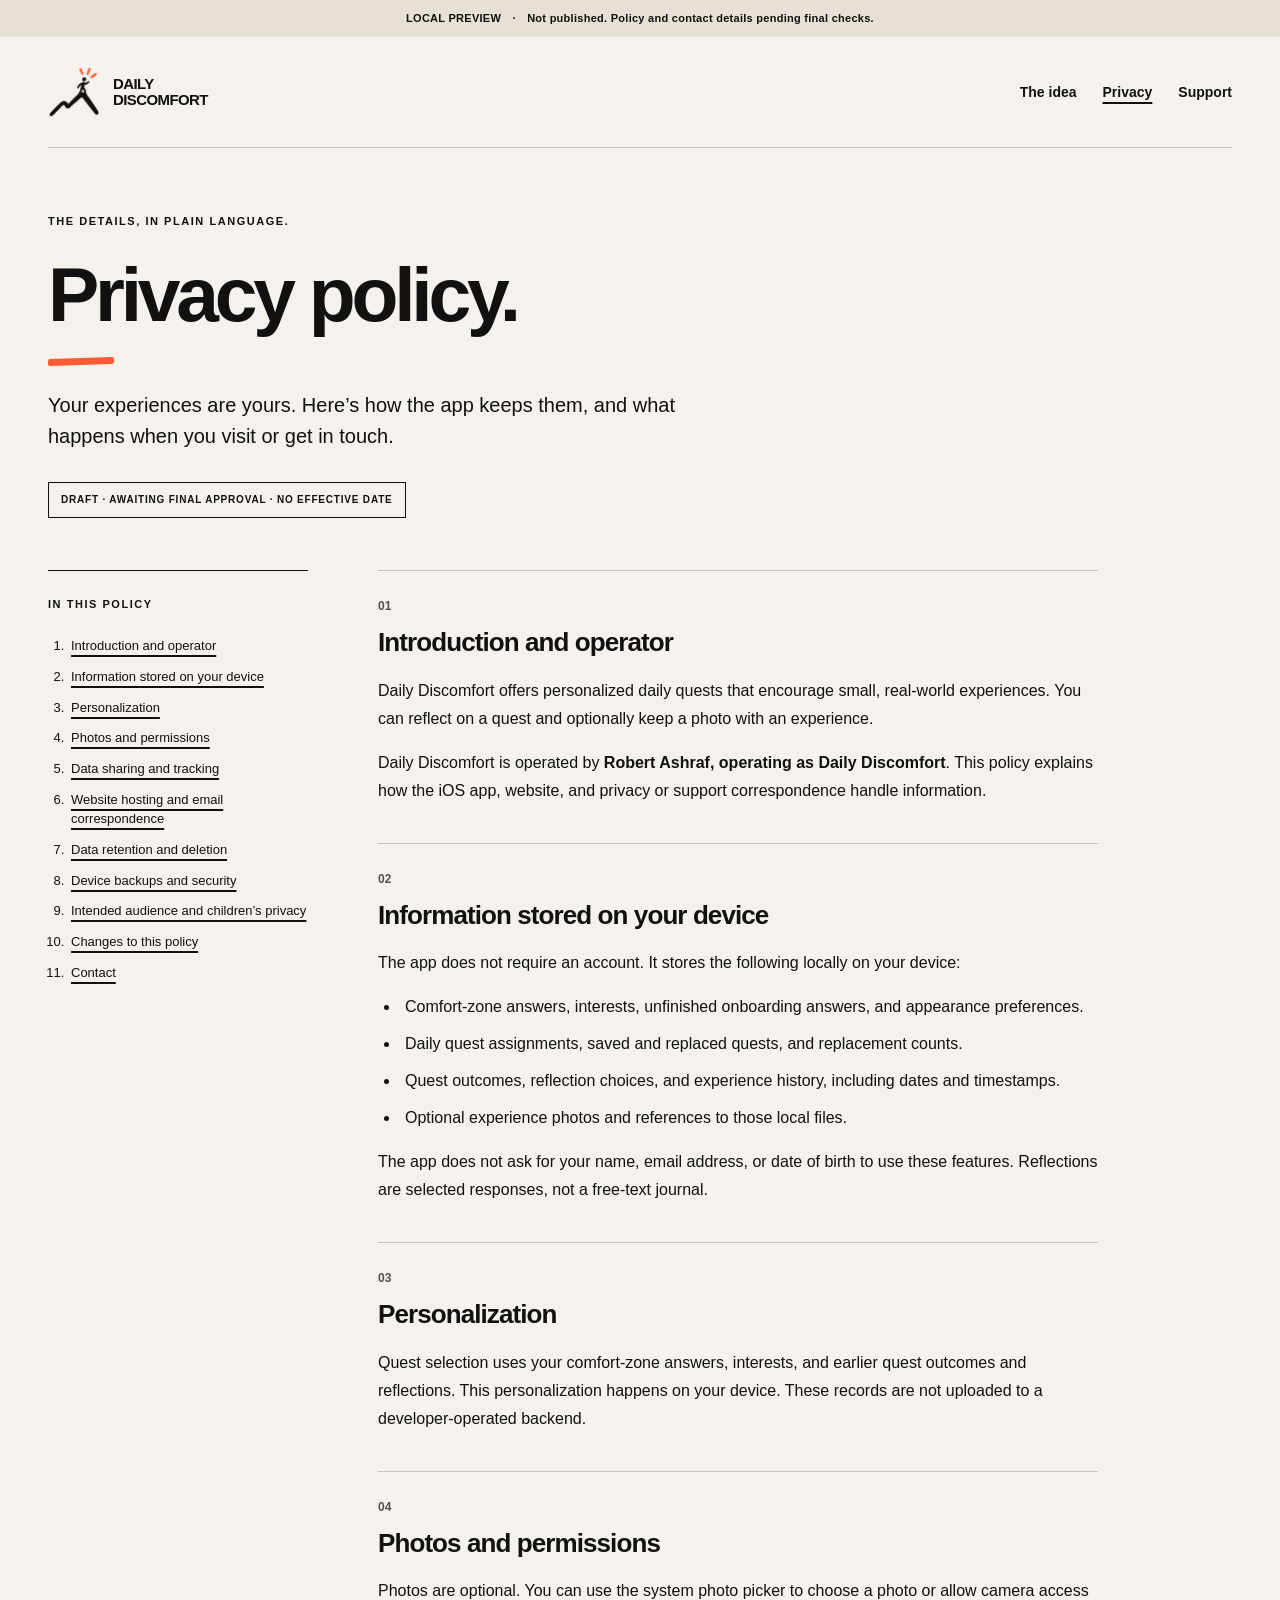
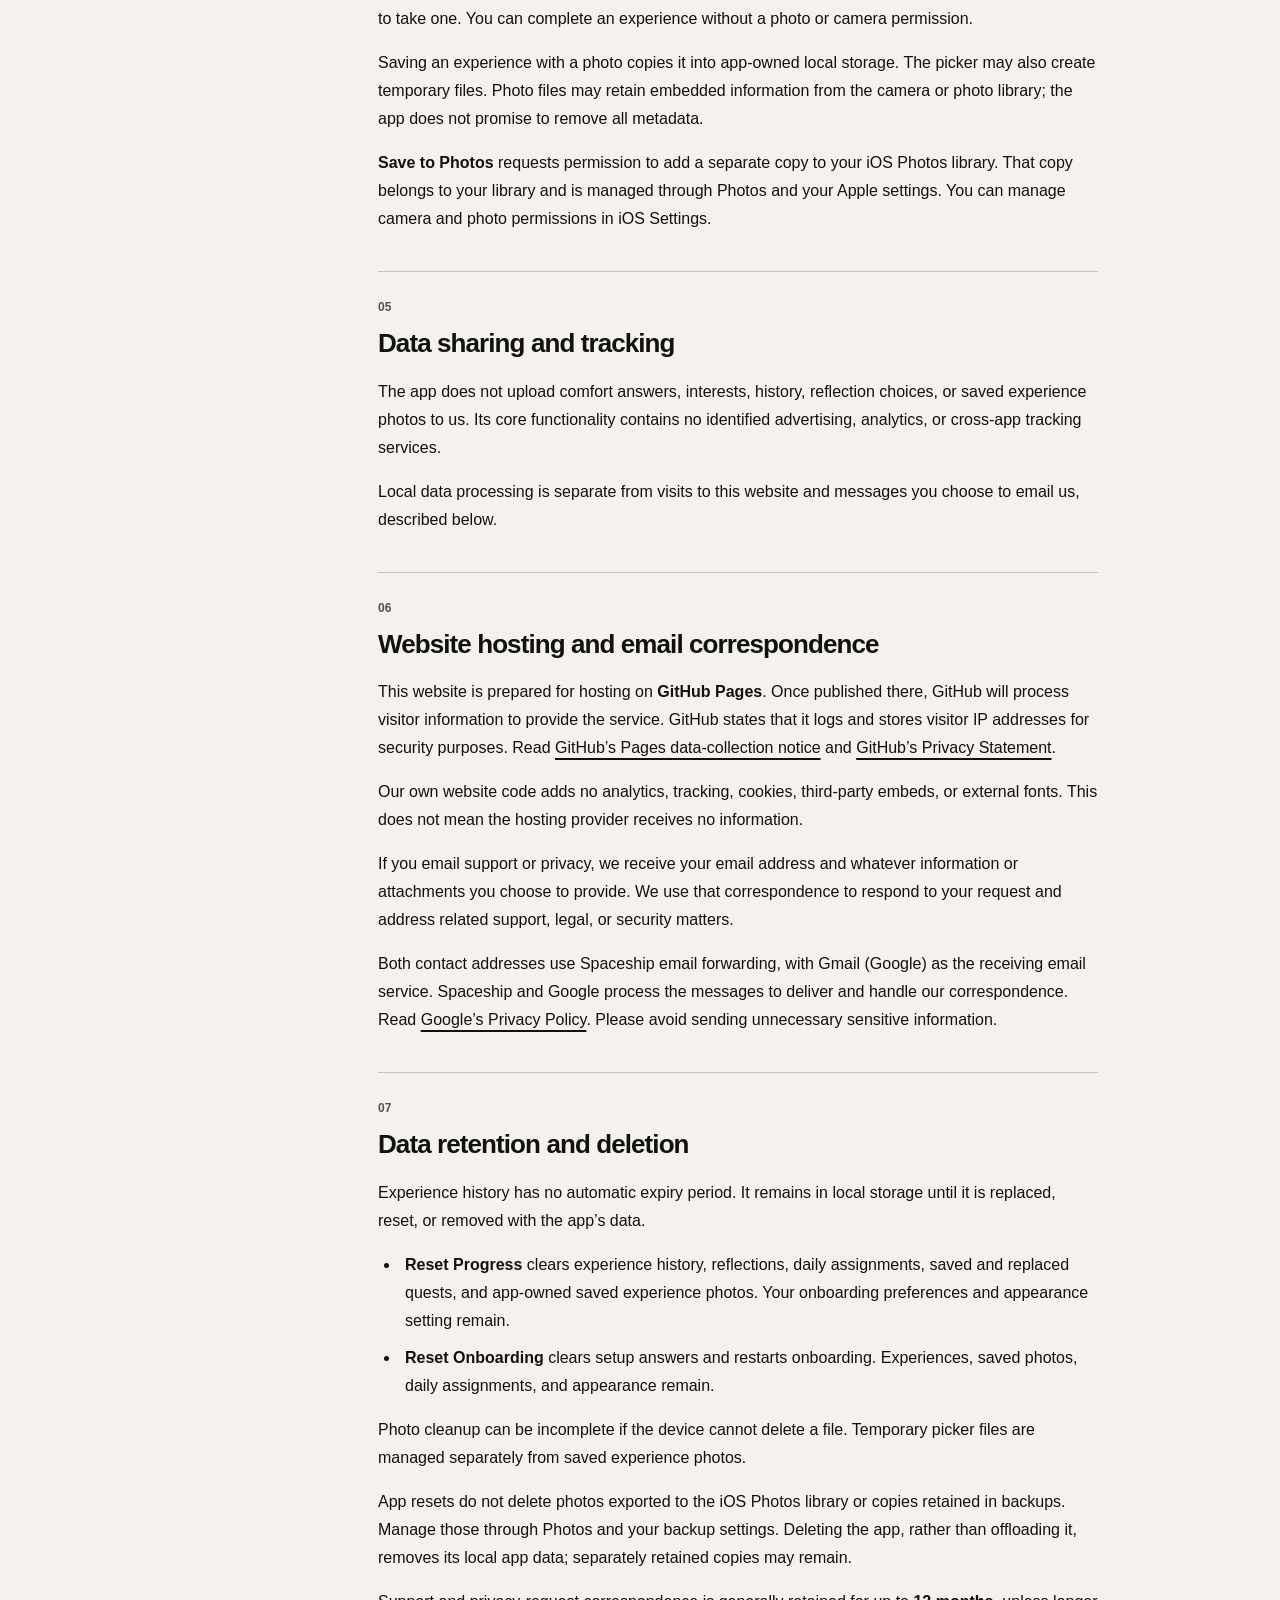
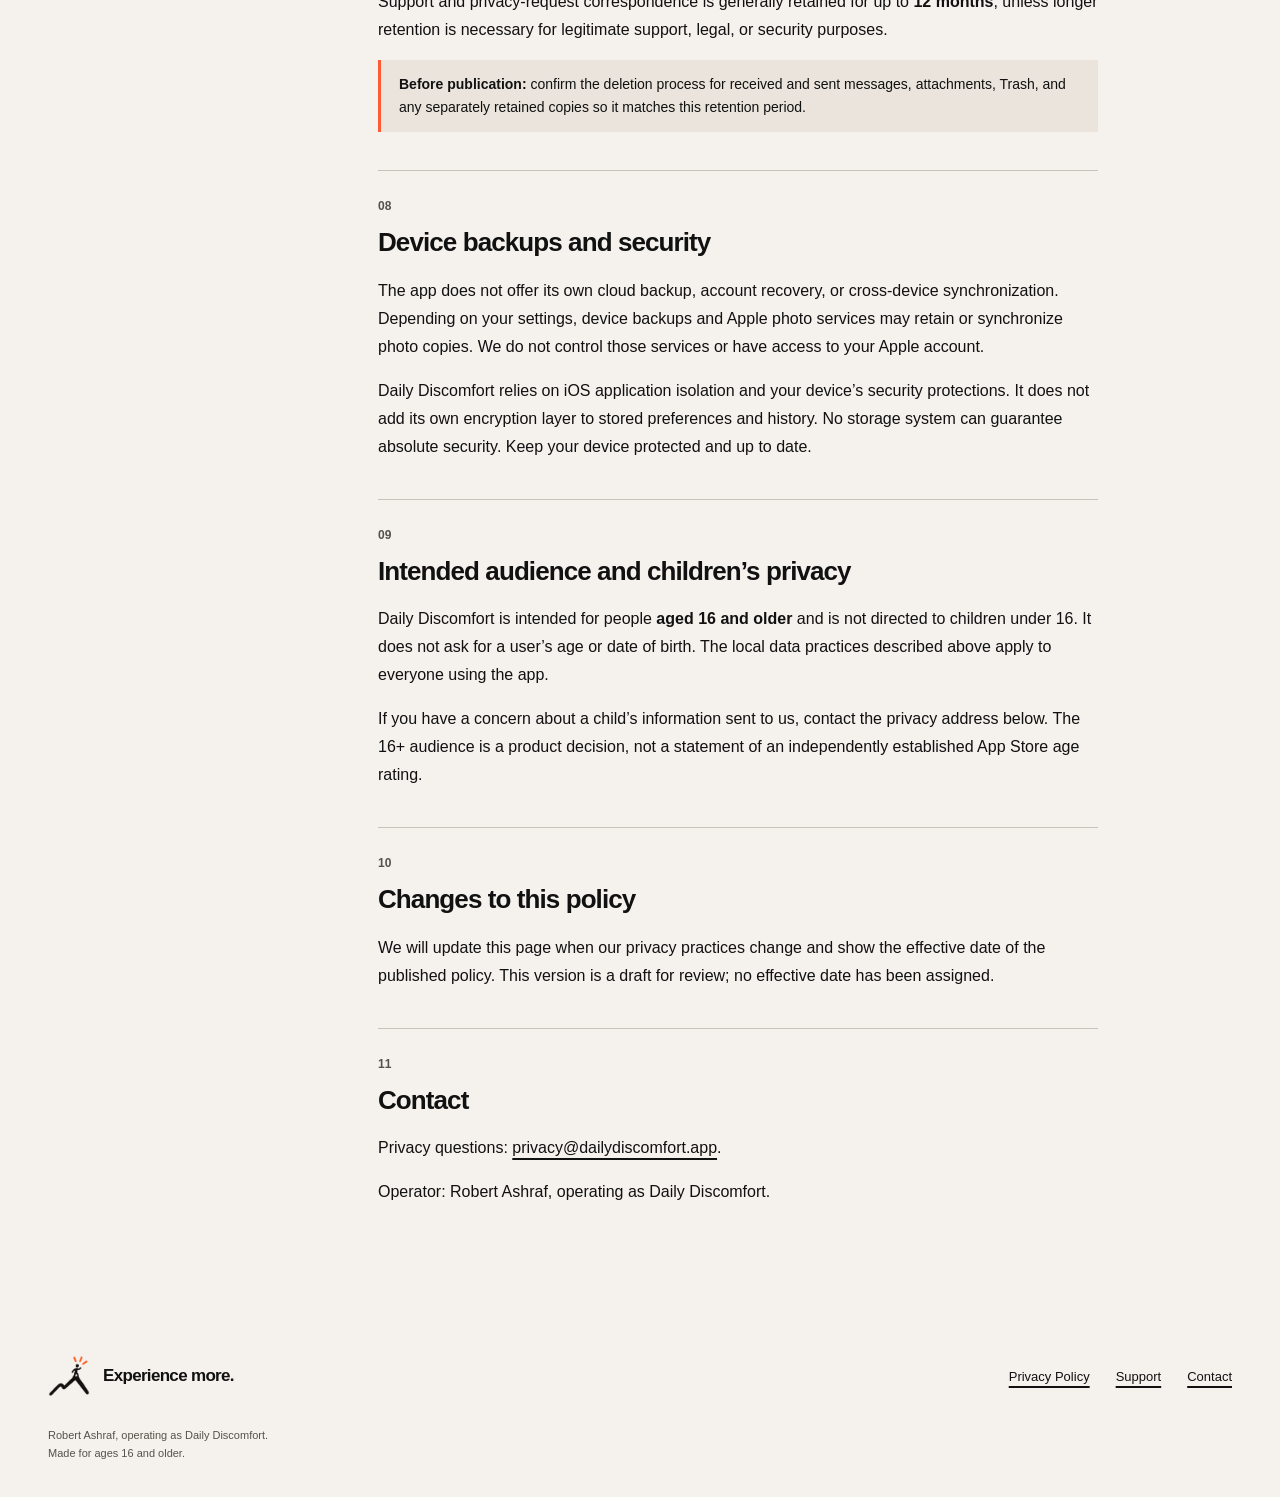
==== privacy/index.html @ 39b90759 "Initial Daily Discomfort website" ====
<!doctype html>
<html lang="en"><head><meta charset="utf-8"><meta name="viewport" content="width=device-width, initial-scale=1"><meta name="description" content="Draft privacy policy for Daily Discomfort, operated by Robert Ashraf. Local app data, photos, website hosting and contact practices."><meta name="robots" content="noindex, nofollow"><meta name="referrer" content="no-referrer"><title>Privacy policy — draft — Daily Discomfort</title><link rel="icon" href="/assets/peak.png" type="image/png"><link rel="stylesheet" href="/styles.css"></head>
<body><a class="skip" href="#main">Skip to content</a><div class="preview-note">LOCAL PREVIEW <span>·</span> Not published. Policy and contact details pending final checks.</div>
<header class="site-header wrap"><a class="brand" href="/" aria-label="Daily Discomfort home"><img src="/assets/peak.png" width="52" height="52" alt=""><span>DAILY<br>DISCOMFORT</span></a><nav aria-label="Main navigation"><a href="/">The idea</a><a href="/privacy/" aria-current="page">Privacy</a><a href="/support/">Support</a></nav></header>
<main id="main" tabindex="-1"><div class="page-heading wrap"><p class="eyebrow">THE DETAILS, IN PLAIN LANGUAGE.</p><h1>Privacy policy<span class="orange-dot">.</span></h1><p class="lede">Your experiences are yours. Here’s how the app keeps them, and what happens when you visit or get in touch.</p><p class="draft-label">DRAFT · AWAITING FINAL APPROVAL · NO EFFECTIVE DATE</p></div><div class="document-layout wrap"><nav class="contents" aria-label="Policy contents"><p class="eyebrow">IN THIS POLICY</p><ol><li><a href="#about">Introduction and operator</a></li><li><a href="#on-device">Information stored on your device</a></li><li><a href="#personalization">Personalization</a></li><li><a href="#photos">Photos and permissions</a></li><li><a href="#sharing">Data sharing and tracking</a></li><li><a href="#website-email">Website hosting and email correspondence</a></li><li><a href="#retention">Data retention and deletion</a></li><li><a href="#security">Device backups and security</a></li><li><a href="#audience">Intended audience and children’s privacy</a></li><li><a href="#changes">Changes to this policy</a></li><li><a href="#contact">Contact</a></li></ol></nav><article class="prose" aria-label="Privacy policy"><section id="about"><h2><span class="section-number">01</span> Introduction and operator</h2><p>Daily Discomfort offers personalized daily quests that encourage small, real-world experiences. You can reflect on a quest and optionally keep a photo with an experience.</p><p>Daily Discomfort is operated by <strong>Robert Ashraf, operating as Daily Discomfort</strong>. This policy explains how the iOS app, website, and privacy or support correspondence handle information.</p></section><section id="on-device"><h2><span class="section-number">02</span> Information stored on your device</h2><p>The app does not require an account. It stores the following locally on your device:</p><ul><li>Comfort-zone answers, interests, unfinished onboarding answers, and appearance preferences.</li><li>Daily quest assignments, saved and replaced quests, and replacement counts.</li><li>Quest outcomes, reflection choices, and experience history, including dates and timestamps.</li><li>Optional experience photos and references to those local files.</li></ul><p>The app does not ask for your name, email address, or date of birth to use these features. Reflections are selected responses, not a free-text journal.</p></section><section id="personalization"><h2><span class="section-number">03</span> Personalization</h2><p>Quest selection uses your comfort-zone answers, interests, and earlier quest outcomes and reflections. This personalization happens on your device. These records are not uploaded to a developer-operated backend.</p></section><section id="photos"><h2><span class="section-number">04</span> Photos and permissions</h2><p>Photos are optional. You can use the system photo picker to choose a photo or allow camera access to take one. You can complete an experience without a photo or camera permission.</p><p>Saving an experience with a photo copies it into app-owned local storage. The picker may also create temporary files. Photo files may retain embedded information from the camera or photo library; the app does not promise to remove all metadata.</p><p><strong>Save to Photos</strong> requests permission to add a separate copy to your iOS Photos library. That copy belongs to your library and is managed through Photos and your Apple settings. You can manage camera and photo permissions in iOS Settings.</p></section><section id="sharing"><h2><span class="section-number">05</span> Data sharing and tracking</h2><p>The app does not upload comfort answers, interests, history, reflection choices, or saved experience photos to us. Its core functionality contains no identified advertising, analytics, or cross-app tracking services.</p><p>Local data processing is separate from visits to this website and messages you choose to email us, described below.</p></section><section id="website-email"><h2><span class="section-number">06</span> Website hosting and email correspondence</h2><p>This website is prepared for hosting on <strong>GitHub Pages</strong>. Once published there, GitHub will process visitor information to provide the service. GitHub states that it logs and stores visitor IP addresses for security purposes. Read <a href="https://docs.github.com/en/pages/getting-started-with-github-pages/what-is-github-pages#data-collection">GitHub’s Pages data-collection notice</a> and <a href="https://docs.github.com/en/site-policy/privacy-policies/github-general-privacy-statement">GitHub’s Privacy Statement</a>.</p><p>Our own website code adds no analytics, tracking, cookies, third-party embeds, or external fonts. This does not mean the hosting provider receives no information.</p><p>If you email support or privacy, we receive your email address and whatever information or attachments you choose to provide. We use that correspondence to respond to your request and address related support, legal, or security matters.</p><p>Both contact addresses use Spaceship email forwarding, with Gmail (Google) as the receiving email service. Spaceship and Google process the messages to deliver and handle our correspondence. Read <a href="https://policies.google.com/privacy">Google’s Privacy Policy</a>. Please avoid sending unnecessary sensitive information.</p></section><section id="retention"><h2><span class="section-number">07</span> Data retention and deletion</h2><p>Experience history has no automatic expiry period. It remains in local storage until it is replaced, reset, or removed with the app’s data.</p><ul><li><strong>Reset Progress</strong> clears experience history, reflections, daily assignments, saved and replaced quests, and app-owned saved experience photos. Your onboarding preferences and appearance setting remain.</li><li><strong>Reset Onboarding</strong> clears setup answers and restarts onboarding. Experiences, saved photos, daily assignments, and appearance remain.</li></ul><p>Photo cleanup can be incomplete if the device cannot delete a file. Temporary picker files are managed separately from saved experience photos.</p><p>App resets do not delete photos exported to the iOS Photos library or copies retained in backups. Manage those through Photos and your backup settings. Deleting the app, rather than offloading it, removes its local app data; separately retained copies may remain.</p><p>Support and privacy-request correspondence is generally retained for up to <strong>12 months</strong>, unless longer retention is necessary for legitimate support, legal, or security purposes.</p><div class="notice"><strong>Before publication:</strong> confirm the deletion process for received and sent messages, attachments, Trash, and any separately retained copies so it matches this retention period.</div></section><section id="security"><h2><span class="section-number">08</span> Device backups and security</h2><p>The app does not offer its own cloud backup, account recovery, or cross-device synchronization. Depending on your settings, device backups and Apple photo services may retain or synchronize photo copies. We do not control those services or have access to your Apple account.</p><p>Daily Discomfort relies on iOS application isolation and your device’s security protections. It does not add its own encryption layer to stored preferences and history. No storage system can guarantee absolute security. Keep your device protected and up to date.</p></section><section id="audience"><h2><span class="section-number">09</span> Intended audience and children’s privacy</h2><p>Daily Discomfort is intended for people <strong>aged 16 and older</strong> and is not directed to children under 16. It does not ask for a user’s age or date of birth. The local data practices described above apply to everyone using the app.</p><p>If you have a concern about a child’s information sent to us, contact the privacy address below. The 16+ audience is a product decision, not a statement of an independently established App Store age rating.</p></section><section id="changes"><h2><span class="section-number">10</span> Changes to this policy</h2><p>We will update this page when our privacy practices change and show the effective date of the published policy. This version is a draft for review; no effective date has been assigned.</p></section><section id="contact"><h2><span class="section-number">11</span> Contact</h2><p>Privacy questions: <a class="email" href="mailto:privacy@dailydiscomfort.app">privacy@dailydiscomfort.app</a>.</p><p>Operator: Robert Ashraf, operating as Daily Discomfort.</p></section></article></div></main>
<footer class="site-footer wrap"><a class="brand" href="/" aria-label="Daily Discomfort home"><img src="/assets/peak.png" width="42" height="42" alt=""><span>Experience more.</span></a><nav aria-label="Footer navigation"><a href="/privacy/">Privacy Policy</a><a href="/support/">Support</a><a href="/support/#contact">Contact</a></nav><p class="credit">Robert Ashraf, operating as Daily Discomfort.<br>Made for ages 16 and older.</p></footer></body></html>
---- styles.css ----
/* Daily Discomfort: original app palette and system typography. No remote assets. */
:root{--paper:#F5F2ED;--ink:#111111;--orange:#FF5C35;--muted:#56514b;--rule:#c9c2b8;font-family:-apple-system,BlinkMacSystemFont,"Segoe UI",Helvetica,Arial,sans-serif;color:var(--ink);background:var(--paper);font-synthesis:none;color-scheme:light}
*{box-sizing:border-box}body{margin:0}a{color:inherit;text-underline-offset:5px;text-decoration-thickness:1.5px}a:hover{text-decoration-thickness:3px}a:focus-visible,summary:focus-visible{outline:3px solid var(--ink);outline-offset:5px;background:#ffd6c8}img{display:block;max-width:100%;height:auto}p{line-height:1.65}h1,h2,h3,p{margin-top:0}h1,h2,h3{text-wrap:balance}h1,h2{font-weight:900;letter-spacing:-.055em}h3{letter-spacing:-.03em}.wrap{width:min(1200px,calc(100% - 96px));margin-inline:auto}.skip{position:absolute;top:8px;left:16px;transform:translateY(-180%);z-index:5;background:var(--ink);color:var(--paper);padding:12px}.skip:focus{transform:none}.preview-note{padding:10px 20px;background:#e6e0d6;text-align:center;font-size:11px;font-weight:650;line-height:1.5;letter-spacing:.025em}.preview-note span{margin-inline:8px}.site-header{display:flex;align-items:center;justify-content:space-between;gap:24px;padding-block:29px;border-bottom:1px solid var(--rule)}.brand{display:flex;align-items:center;gap:13px;text-decoration:none;font-size:15px;font-weight:900;letter-spacing:-.04em;line-height:1.05}.brand img{flex-shrink:0}.site-header nav,.site-footer nav{display:flex;flex-wrap:wrap;gap:26px}.site-header nav a{font-size:14px;font-weight:650;padding-block:12px;text-decoration:none}.site-header nav a:hover,.site-header nav a[aria-current]{text-decoration:underline;text-decoration-color:var(--ink);text-decoration-thickness:2px}.eyebrow{font-size:11px;font-weight:800;letter-spacing:.14em;line-height:1.5;margin-bottom:26px}.hero{display:grid;grid-template-columns:1.18fr 1fr;gap:30px;align-items:center;padding-block:80px 88px}.hero h1{font-size:clamp(70px,7.9vw,112px);line-height:.92;margin-bottom:32px;letter-spacing:-.07em}.marked{position:relative;display:inline-block;z-index:0}.marked:after{content:"";position:absolute;inset:auto -6px 0;height:13px;background:var(--orange);transform:rotate(-2deg);z-index:-1;border-radius:3px 6px 2px 4px}.hero-description{font-size:21px;max-width:390px;line-height:1.5;margin-bottom:30px}.text-link{display:inline-flex;gap:20px;align-items:center;font-size:14px;font-weight:750;min-height:44px}.text-link span{font-size:23px}.hero-art{padding:6px 20px 0;position:relative}.hero-art>img{width:100%;max-width:420px;margin:auto}.aside-note{font-size:16px;font-weight:650;line-height:1.45;transform:rotate(-3deg);margin:8px 0 0 25%;text-align:center}.how{padding-block:60px 80px;border-top:1px solid var(--ink);scroll-margin-top:24px}.section-intro{display:flex;justify-content:space-between;gap:30px;align-items:flex-start;margin-bottom:50px}.section-intro h2{font-size:42px;line-height:1.1;margin:0;width:55%}.section-intro .eyebrow{padding-top:8px}.steps{list-style:none;display:grid;grid-template-columns:repeat(3,1fr);padding:0;margin:0;gap:40px}.steps li{border-top:1px solid var(--rule);padding-top:24px}.step-number{font-size:13px;font-weight:700;display:block;margin-bottom:24px}.steps h3{font-size:24px;margin-bottom:10px}.steps p{font-size:16px;color:var(--muted);margin:0;max-width:310px}.coming{background:var(--orange);padding-block:40px}.coming-inner{display:flex;justify-content:space-between;align-items:center;gap:35px}.coming h2{font-size:40px;line-height:1.12;margin:0}.coming .eyebrow{margin-bottom:15px}.release{text-align:right}.release-label{border:2px solid var(--ink);padding:15px 20px;font-weight:800;font-size:15px;transform:rotate(-2deg);margin:0 0 15px}.release>p:last-child{font-size:13px;margin:0}.site-footer{padding-block:35px;display:grid;grid-template-columns:1fr auto;align-items:center;gap:28px}.site-footer .brand{font-size:17px}.site-footer nav a{font-size:13px;display:inline-flex;align-items:center;min-height:44px}.credit{grid-column:1/-1;font-size:11px;color:var(--muted);margin:0}.page-heading{padding-block:65px 42px}.page-heading h1{font-size:clamp(48px,6vw,78px);line-height:1.02;margin-bottom:25px}.orange-dot{color:var(--ink)}.page-heading h1:after{content:"";display:block;background:var(--orange);width:66px;height:7px;transform:rotate(-2deg);margin-top:25px;border-radius:2px}.lede{max-width:660px;font-size:20px;line-height:1.55}.draft-label{display:inline-block;border:1px solid var(--ink);padding:9px 12px;font-size:10px;letter-spacing:.08em;font-weight:800;line-height:1.6;margin-top:10px}.document-layout{display:grid;grid-template-columns:260px minmax(0,1fr);gap:70px;padding-bottom:75px}.contents{position:sticky;top:28px;align-self:start;padding-top:25px;border-top:1px solid var(--ink)}.contents .eyebrow{margin-bottom:18px}.contents ol{margin:0;padding-left:20px}.contents li{padding:6px 0 6px 3px;font-size:13px;line-height:1.45}.prose{max-width:720px}.prose section{border-top:1px solid var(--rule);padding-top:28px;margin-bottom:38px;scroll-margin-top:24px}.prose h2{font-size:26px;letter-spacing:-.035em;line-height:1.25;margin-bottom:18px}.section-number{font-size:12px;letter-spacing:0;display:block;margin-bottom:12px;color:var(--muted)}.prose p,.prose li{font-size:16px;line-height:1.75}.prose ul{padding-left:22px}.prose li{padding-left:5px;margin-bottom:9px}.notice{border-left:3px solid var(--orange);padding:13px 18px;background:#eae4dc;font-size:14px;line-height:1.65}.support-layout{display:grid;grid-template-columns:260px minmax(0,1fr);gap:70px;padding-bottom:75px}.support-aside{padding-top:10px}.support-aside p{font-size:23px;line-height:1.2;font-weight:800;letter-spacing:-.04em;margin-top:20px}.faq-list details{border-top:1px solid var(--rule);padding:0}.faq-list summary{cursor:pointer;position:relative;padding:24px 35px 24px 0;font-size:21px;font-weight:750;letter-spacing:-.03em;line-height:1.3;list-style:none}.faq-list summary::-webkit-details-marker{display:none}.faq-list summary:after{content:"+";position:absolute;right:3px;top:22px;font-size:25px;font-weight:400}.faq-list details[open]>summary:after{content:"−"}.answer{padding:0 35px 12px 0}.answer p{font-size:16px;color:var(--muted)}.contact-box{margin-top:45px;padding:30px;background:#e9e2d8;scroll-margin-top:24px}.contact-box h2{font-size:34px;margin-bottom:20px}.contact-box .eyebrow{margin-bottom:15px}.email{overflow-wrap:anywhere}.contact-box>.email{font-size:clamp(17px,2vw,23px);font-weight:750;letter-spacing:-.03em}.small{font-size:13px;line-height:1.65}.prose .small{font-size:14px}.prose a{overflow-wrap:anywhere}
@media(min-width:1500px){.hero{padding-block:100px}}
@media(max-width:850px){.wrap{width:calc(100% - 48px)}.hero{padding-block:60px;gap:10px}.hero h1{font-size:74px}.hero-description{font-size:18px}.hero-art{padding:0}.aside-note{font-size:13px;margin-left:0}.section-intro h2{font-size:33px}.steps{gap:22px}.steps h3{font-size:21px}.coming h2{font-size:32px}.document-layout,.support-layout{grid-template-columns:190px minmax(0,1fr);gap:35px}.coming-inner{align-items:flex-start}.release-label{font-size:13px}}
@media(max-width:600px){.wrap{width:calc(100% - 40px)}.preview-note{font-size:10px;padding:8px 20px}.site-header{padding-block:20px;gap:15px}.brand{font-size:11px;gap:7px}.site-header .brand img{width:38px}.site-header nav{gap:14px}.site-header nav a{font-size:12px}.hero{grid-template-columns:1fr;padding-block:45px 40px;gap:30px}.hero h1{font-size:clamp(54px,17vw,100px)}.hero-copy{min-width:0}.hero .eyebrow{margin-bottom:24px}.hero-description{font-size:19px;max-width:340px;margin-bottom:18px}.hero-art{width:76%;max-width:300px;justify-self:center}.aside-note{margin-top:10px;font-size:14px}.how{padding-block:38px 45px}.section-intro{display:block;margin-bottom:32px}.section-intro .eyebrow{margin-bottom:20px}.section-intro h2{width:auto;font-size:35px}.steps{grid-template-columns:1fr;gap:26px}.steps li{padding-top:18px}.step-number{margin-bottom:12px}.steps h3{font-size:24px}.steps p{max-width:none}.coming{padding-block:28px}.coming-inner{display:block}.coming h2{font-size:34px}.release{text-align:left;display:inline-block;margin-top:30px}.release-label{font-size:14px}.site-footer{grid-template-columns:1fr;gap:15px;padding-block:25px}.site-footer nav{gap:24px}.site-footer .brand img{width:36px}.page-heading{padding-block:42px 28px}.page-heading h1{font-size:49px}.lede{font-size:18px}.document-layout,.support-layout{grid-template-columns:1fr;gap:32px;padding-bottom:35px}.contents{position:static;padding:18px;border:1px solid var(--rule)}.contents li{font-size:14px;padding-block:8px}.support-aside{display:none}.prose h2{font-size:25px}.faq-list summary{font-size:20px;padding-block:22px}.answer{padding-right:0}.contact-box{padding:24px}.contact-box h2{font-size:31px}}
@media(prefers-reduced-motion:reduce){*,*::before,*::after{scroll-behavior:auto!important}}
@media print{.site-header,.site-footer,.contents,.preview-note,.skip{display:none}.wrap{width:100%}.document-layout{display:block}.prose{max-width:none}.prose section{break-inside:avoid}}
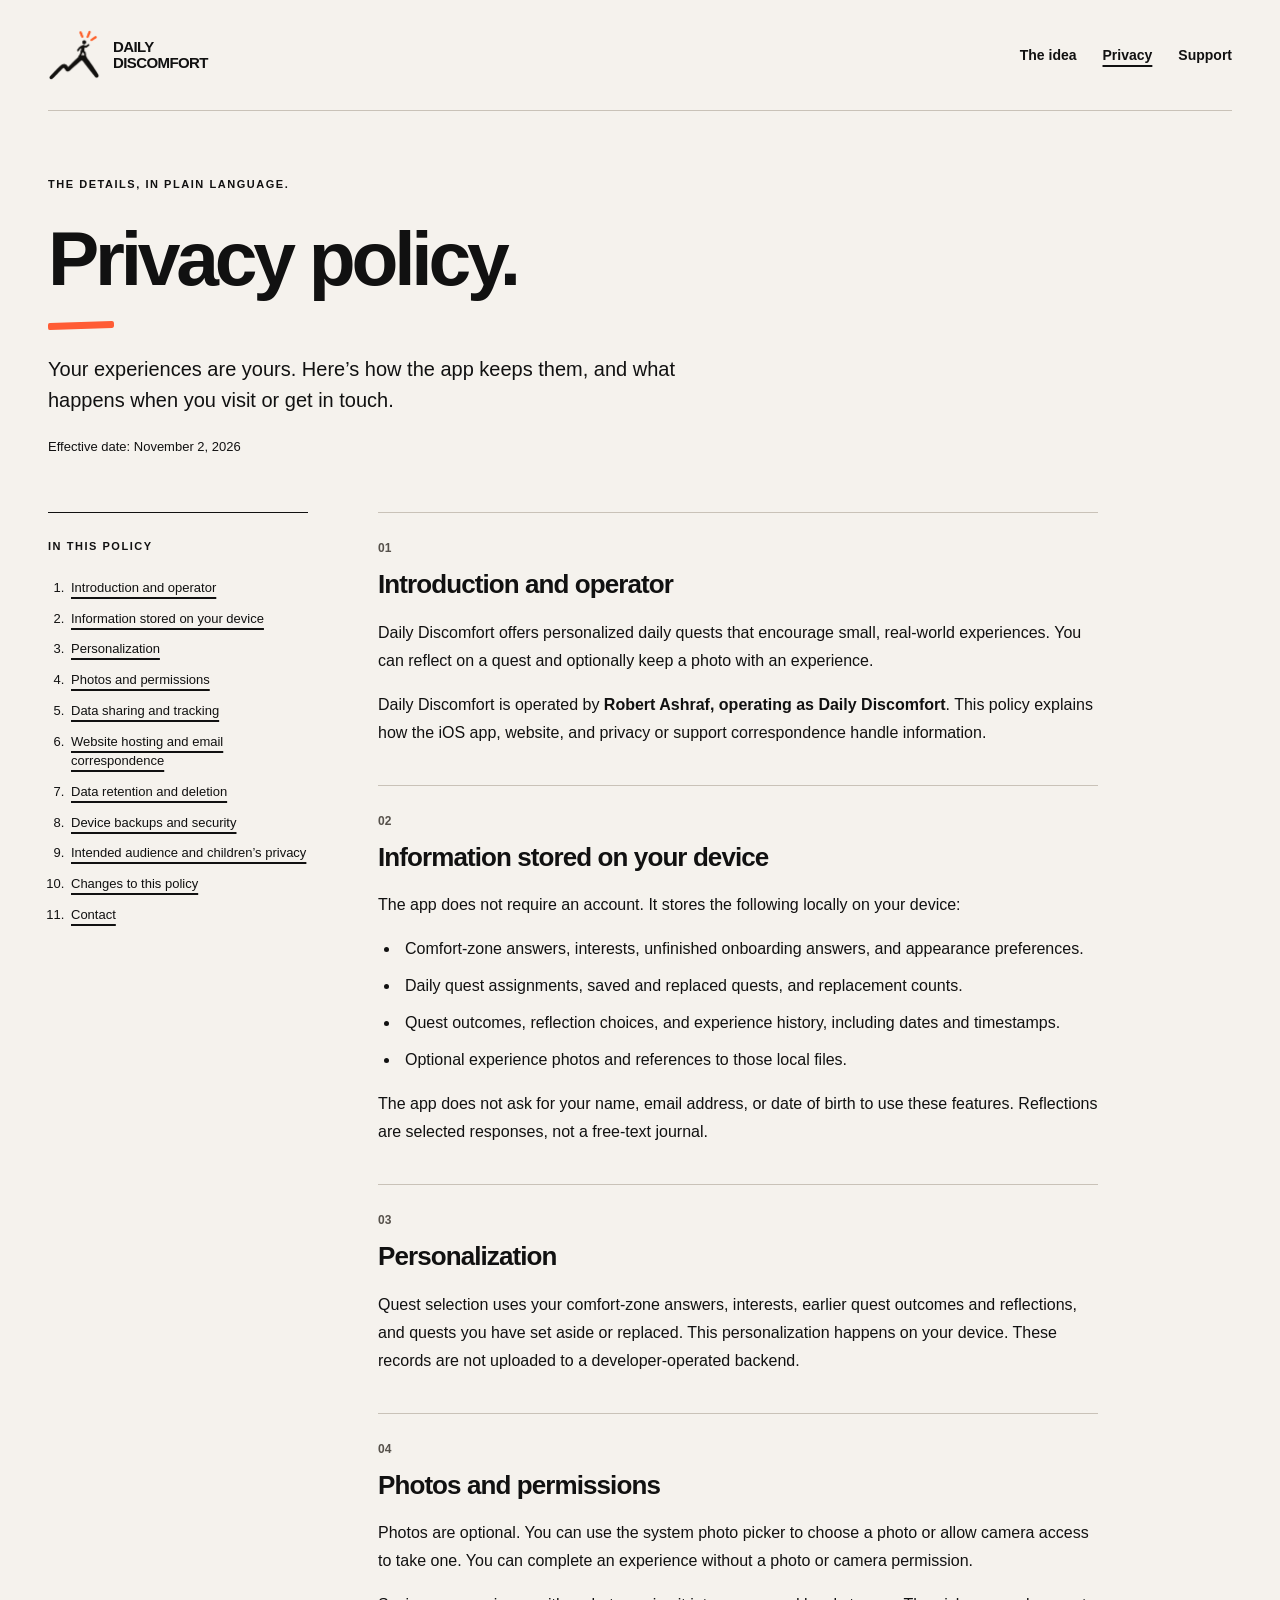
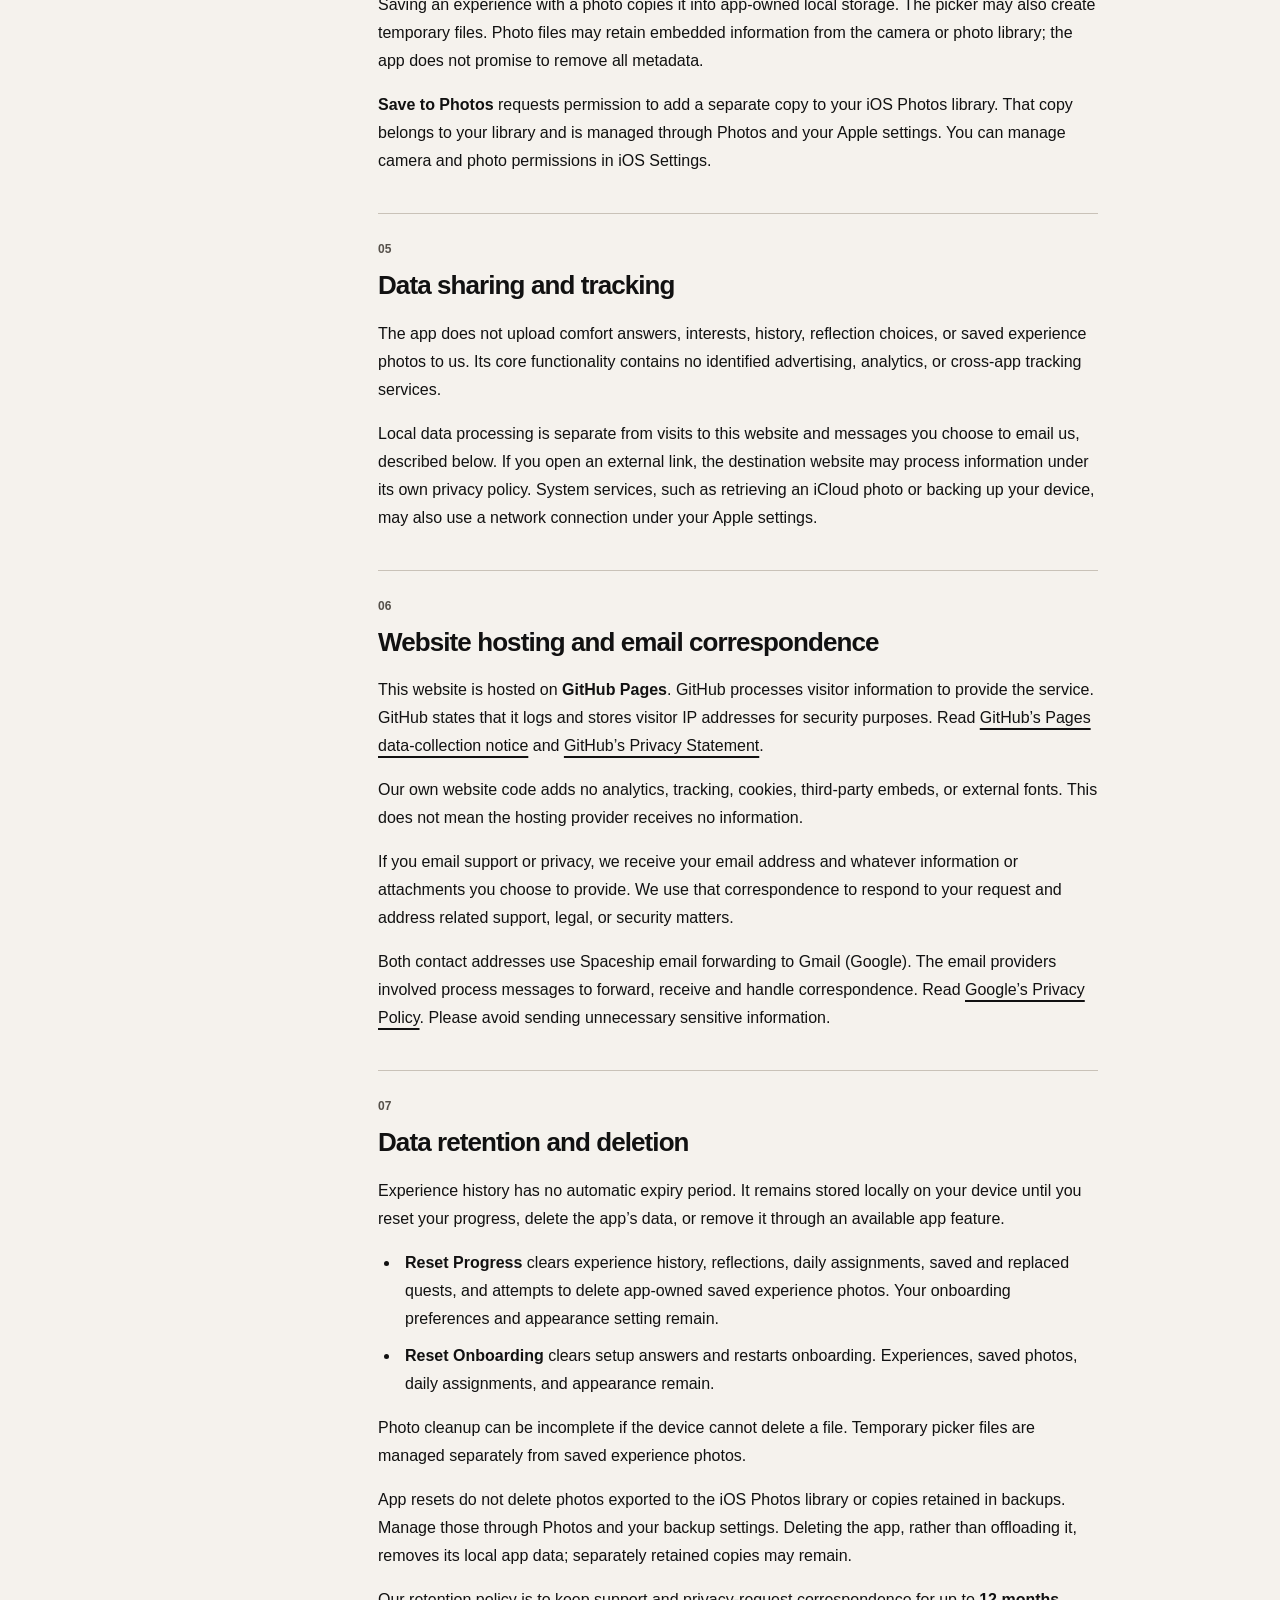
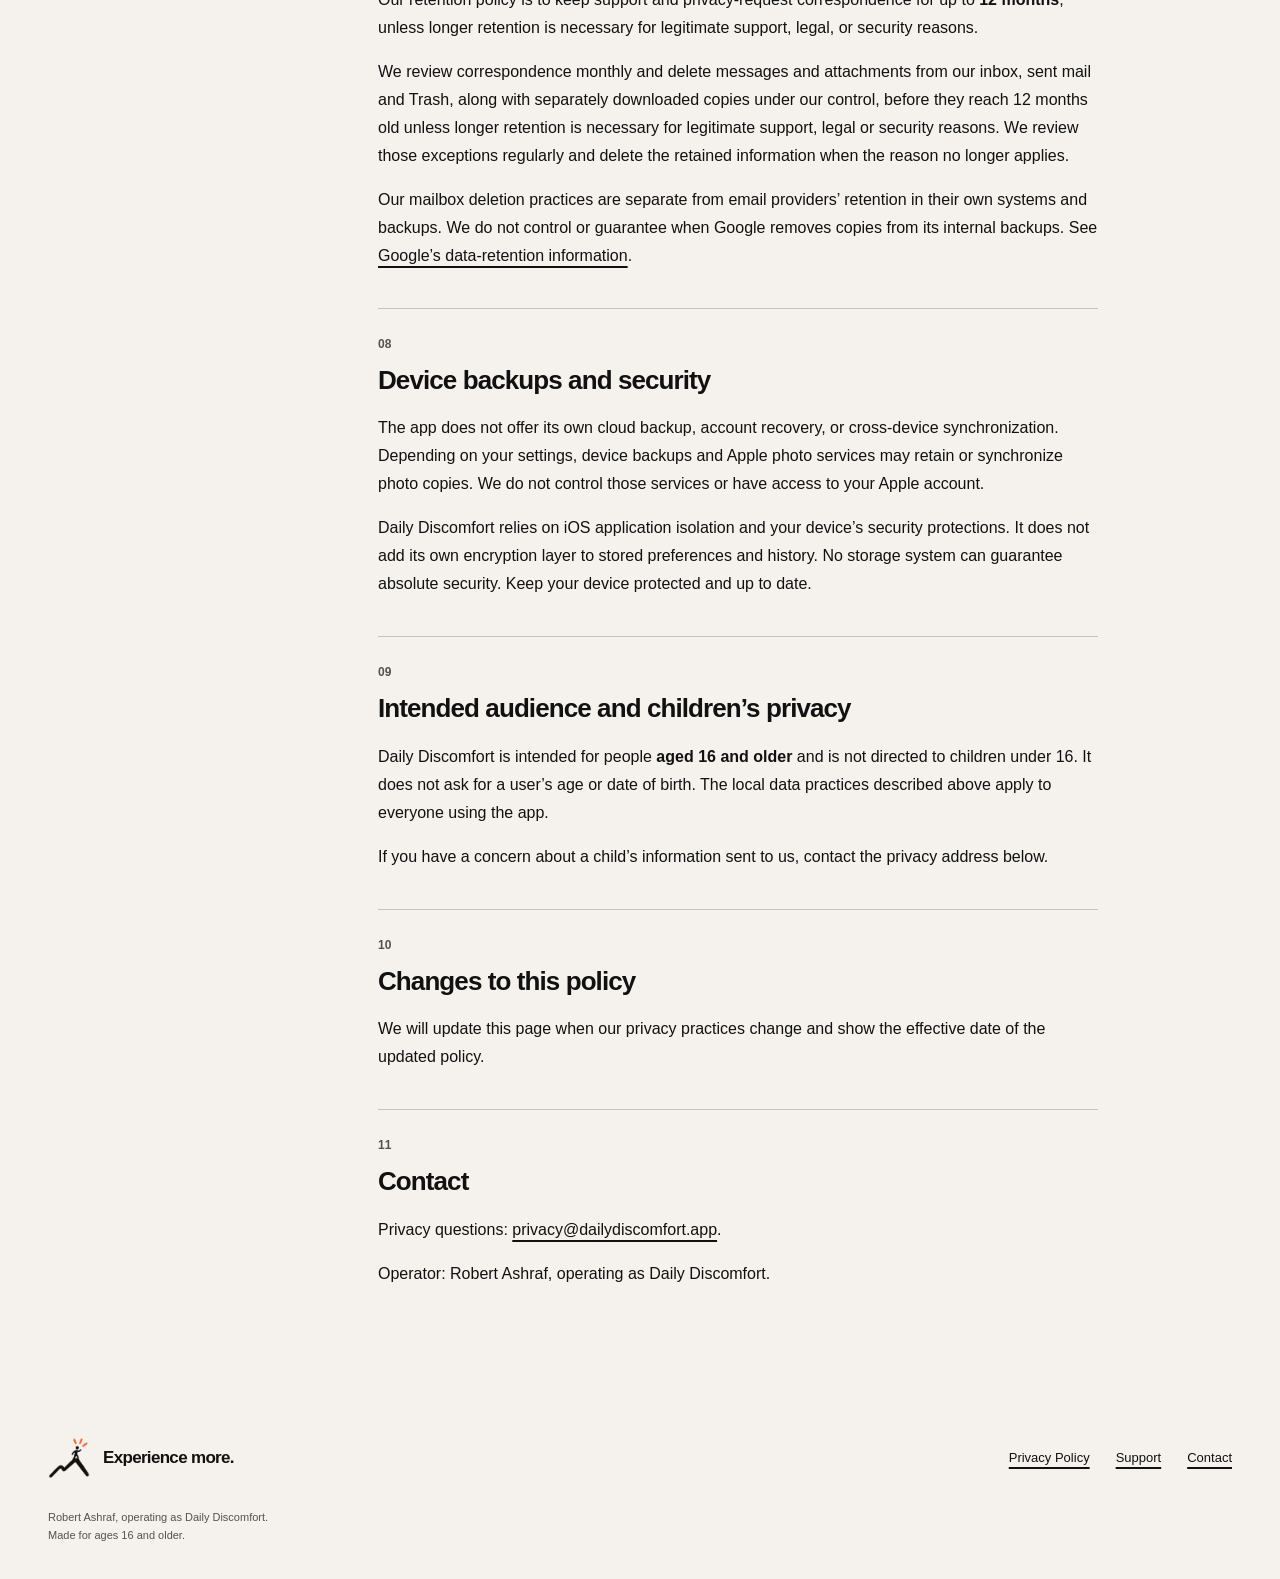
==== commit 2e1ffcfb: "Publish approved website and privacy policy effective November 2, 2026" ====
--- a/privacy/index.html
+++ b/privacy/index.html
@@ -1,6 +1,6 @@
 <!doctype html>
-<html lang="en"><head><meta charset="utf-8"><meta name="viewport" content="width=device-width, initial-scale=1"><meta name="description" content="Draft privacy policy for Daily Discomfort, operated by Robert Ashraf. Local app data, photos, website hosting and contact practices."><meta name="robots" content="noindex, nofollow"><meta name="referrer" content="no-referrer"><title>Privacy policy — draft — Daily Discomfort</title><link rel="icon" href="/assets/peak.png" type="image/png"><link rel="stylesheet" href="/styles.css"></head>
-<body><a class="skip" href="#main">Skip to content</a><div class="preview-note">LOCAL PREVIEW <span>·</span> Not published. Policy and contact details pending final checks.</div>
+<html lang="en"><head><meta charset="utf-8"><meta name="viewport" content="width=device-width, initial-scale=1"><meta name="description" content="Privacy policy for Daily Discomfort, operated by Robert Ashraf. Local app data, photos, website hosting and contact practices."><meta name="referrer" content="no-referrer"><title>Privacy policy — Daily Discomfort</title><link rel="icon" href="/assets/peak.png" type="image/png"><link rel="stylesheet" href="/styles.css"></head>
+<body><a class="skip" href="#main">Skip to content</a>
 <header class="site-header wrap"><a class="brand" href="/" aria-label="Daily Discomfort home"><img src="/assets/peak.png" width="52" height="52" alt=""><span>DAILY<br>DISCOMFORT</span></a><nav aria-label="Main navigation"><a href="/">The idea</a><a href="/privacy/" aria-current="page">Privacy</a><a href="/support/">Support</a></nav></header>
-<main id="main" tabindex="-1"><div class="page-heading wrap"><p class="eyebrow">THE DETAILS, IN PLAIN LANGUAGE.</p><h1>Privacy policy<span class="orange-dot">.</span></h1><p class="lede">Your experiences are yours. Here’s how the app keeps them, and what happens when you visit or get in touch.</p><p class="draft-label">DRAFT · AWAITING FINAL APPROVAL · NO EFFECTIVE DATE</p></div><div class="document-layout wrap"><nav class="contents" aria-label="Policy contents"><p class="eyebrow">IN THIS POLICY</p><ol><li><a href="#about">Introduction and operator</a></li><li><a href="#on-device">Information stored on your device</a></li><li><a href="#personalization">Personalization</a></li><li><a href="#photos">Photos and permissions</a></li><li><a href="#sharing">Data sharing and tracking</a></li><li><a href="#website-email">Website hosting and email correspondence</a></li><li><a href="#retention">Data retention and deletion</a></li><li><a href="#security">Device backups and security</a></li><li><a href="#audience">Intended audience and children’s privacy</a></li><li><a href="#changes">Changes to this policy</a></li><li><a href="#contact">Contact</a></li></ol></nav><article class="prose" aria-label="Privacy policy"><section id="about"><h2><span class="section-number">01</span> Introduction and operator</h2><p>Daily Discomfort offers personalized daily quests that encourage small, real-world experiences. You can reflect on a quest and optionally keep a photo with an experience.</p><p>Daily Discomfort is operated by <strong>Robert Ashraf, operating as Daily Discomfort</strong>. This policy explains how the iOS app, website, and privacy or support correspondence handle information.</p></section><section id="on-device"><h2><span class="section-number">02</span> Information stored on your device</h2><p>The app does not require an account. It stores the following locally on your device:</p><ul><li>Comfort-zone answers, interests, unfinished onboarding answers, and appearance preferences.</li><li>Daily quest assignments, saved and replaced quests, and replacement counts.</li><li>Quest outcomes, reflection choices, and experience history, including dates and timestamps.</li><li>Optional experience photos and references to those local files.</li></ul><p>The app does not ask for your name, email address, or date of birth to use these features. Reflections are selected responses, not a free-text journal.</p></section><section id="personalization"><h2><span class="section-number">03</span> Personalization</h2><p>Quest selection uses your comfort-zone answers, interests, and earlier quest outcomes and reflections. This personalization happens on your device. These records are not uploaded to a developer-operated backend.</p></section><section id="photos"><h2><span class="section-number">04</span> Photos and permissions</h2><p>Photos are optional. You can use the system photo picker to choose a photo or allow camera access to take one. You can complete an experience without a photo or camera permission.</p><p>Saving an experience with a photo copies it into app-owned local storage. The picker may also create temporary files. Photo files may retain embedded information from the camera or photo library; the app does not promise to remove all metadata.</p><p><strong>Save to Photos</strong> requests permission to add a separate copy to your iOS Photos library. That copy belongs to your library and is managed through Photos and your Apple settings. You can manage camera and photo permissions in iOS Settings.</p></section><section id="sharing"><h2><span class="section-number">05</span> Data sharing and tracking</h2><p>The app does not upload comfort answers, interests, history, reflection choices, or saved experience photos to us. Its core functionality contains no identified advertising, analytics, or cross-app tracking services.</p><p>Local data processing is separate from visits to this website and messages you choose to email us, described below.</p></section><section id="website-email"><h2><span class="section-number">06</span> Website hosting and email correspondence</h2><p>This website is prepared for hosting on <strong>GitHub Pages</strong>. Once published there, GitHub will process visitor information to provide the service. GitHub states that it logs and stores visitor IP addresses for security purposes. Read <a href="https://docs.github.com/en/pages/getting-started-with-github-pages/what-is-github-pages#data-collection">GitHub’s Pages data-collection notice</a> and <a href="https://docs.github.com/en/site-policy/privacy-policies/github-general-privacy-statement">GitHub’s Privacy Statement</a>.</p><p>Our own website code adds no analytics, tracking, cookies, third-party embeds, or external fonts. This does not mean the hosting provider receives no information.</p><p>If you email support or privacy, we receive your email address and whatever information or attachments you choose to provide. We use that correspondence to respond to your request and address related support, legal, or security matters.</p><p>Both contact addresses use Spaceship email forwarding, with Gmail (Google) as the receiving email service. Spaceship and Google process the messages to deliver and handle our correspondence. Read <a href="https://policies.google.com/privacy">Google’s Privacy Policy</a>. Please avoid sending unnecessary sensitive information.</p></section><section id="retention"><h2><span class="section-number">07</span> Data retention and deletion</h2><p>Experience history has no automatic expiry period. It remains in local storage until it is replaced, reset, or removed with the app’s data.</p><ul><li><strong>Reset Progress</strong> clears experience history, reflections, daily assignments, saved and replaced quests, and app-owned saved experience photos. Your onboarding preferences and appearance setting remain.</li><li><strong>Reset Onboarding</strong> clears setup answers and restarts onboarding. Experiences, saved photos, daily assignments, and appearance remain.</li></ul><p>Photo cleanup can be incomplete if the device cannot delete a file. Temporary picker files are managed separately from saved experience photos.</p><p>App resets do not delete photos exported to the iOS Photos library or copies retained in backups. Manage those through Photos and your backup settings. Deleting the app, rather than offloading it, removes its local app data; separately retained copies may remain.</p><p>Support and privacy-request correspondence is generally retained for up to <strong>12 months</strong>, unless longer retention is necessary for legitimate support, legal, or security purposes.</p><div class="notice"><strong>Before publication:</strong> confirm the deletion process for received and sent messages, attachments, Trash, and any separately retained copies so it matches this retention period.</div></section><section id="security"><h2><span class="section-number">08</span> Device backups and security</h2><p>The app does not offer its own cloud backup, account recovery, or cross-device synchronization. Depending on your settings, device backups and Apple photo services may retain or synchronize photo copies. We do not control those services or have access to your Apple account.</p><p>Daily Discomfort relies on iOS application isolation and your device’s security protections. It does not add its own encryption layer to stored preferences and history. No storage system can guarantee absolute security. Keep your device protected and up to date.</p></section><section id="audience"><h2><span class="section-number">09</span> Intended audience and children’s privacy</h2><p>Daily Discomfort is intended for people <strong>aged 16 and older</strong> and is not directed to children under 16. It does not ask for a user’s age or date of birth. The local data practices described above apply to everyone using the app.</p><p>If you have a concern about a child’s information sent to us, contact the privacy address below. The 16+ audience is a product decision, not a statement of an independently established App Store age rating.</p></section><section id="changes"><h2><span class="section-number">10</span> Changes to this policy</h2><p>We will update this page when our privacy practices change and show the effective date of the published policy. This version is a draft for review; no effective date has been assigned.</p></section><section id="contact"><h2><span class="section-number">11</span> Contact</h2><p>Privacy questions: <a class="email" href="mailto:privacy@dailydiscomfort.app">privacy@dailydiscomfort.app</a>.</p><p>Operator: Robert Ashraf, operating as Daily Discomfort.</p></section></article></div></main>
+<main id="main" tabindex="-1"><div class="page-heading wrap"><p class="eyebrow">THE DETAILS, IN PLAIN LANGUAGE.</p><h1>Privacy policy<span class="orange-dot">.</span></h1><p class="lede">Your experiences are yours. Here’s how the app keeps them, and what happens when you visit or get in touch.</p><p class="small">Effective date: <time datetime="2026-11-02">November 2, 2026</time></p></div><div class="document-layout wrap"><nav class="contents" aria-label="Policy contents"><p class="eyebrow">IN THIS POLICY</p><ol><li><a href="#about">Introduction and operator</a></li><li><a href="#on-device">Information stored on your device</a></li><li><a href="#personalization">Personalization</a></li><li><a href="#photos">Photos and permissions</a></li><li><a href="#sharing">Data sharing and tracking</a></li><li><a href="#website-email">Website hosting and email correspondence</a></li><li><a href="#retention">Data retention and deletion</a></li><li><a href="#security">Device backups and security</a></li><li><a href="#audience">Intended audience and children’s privacy</a></li><li><a href="#changes">Changes to this policy</a></li><li><a href="#contact">Contact</a></li></ol></nav><article class="prose" aria-label="Privacy policy"><section id="about"><h2><span class="section-number">01</span> Introduction and operator</h2><p>Daily Discomfort offers personalized daily quests that encourage small, real-world experiences. You can reflect on a quest and optionally keep a photo with an experience.</p><p>Daily Discomfort is operated by <strong>Robert Ashraf, operating as Daily Discomfort</strong>. This policy explains how the iOS app, website, and privacy or support correspondence handle information.</p></section><section id="on-device"><h2><span class="section-number">02</span> Information stored on your device</h2><p>The app does not require an account. It stores the following locally on your device:</p><ul><li>Comfort-zone answers, interests, unfinished onboarding answers, and appearance preferences.</li><li>Daily quest assignments, saved and replaced quests, and replacement counts.</li><li>Quest outcomes, reflection choices, and experience history, including dates and timestamps.</li><li>Optional experience photos and references to those local files.</li></ul><p>The app does not ask for your name, email address, or date of birth to use these features. Reflections are selected responses, not a free-text journal.</p></section><section id="personalization"><h2><span class="section-number">03</span> Personalization</h2><p>Quest selection uses your comfort-zone answers, interests, earlier quest outcomes and reflections, and quests you have set aside or replaced. This personalization happens on your device. These records are not uploaded to a developer-operated backend.</p></section><section id="photos"><h2><span class="section-number">04</span> Photos and permissions</h2><p>Photos are optional. You can use the system photo picker to choose a photo or allow camera access to take one. You can complete an experience without a photo or camera permission.</p><p>Saving an experience with a photo copies it into app-owned local storage. The picker may also create temporary files. Photo files may retain embedded information from the camera or photo library; the app does not promise to remove all metadata.</p><p><strong>Save to Photos</strong> requests permission to add a separate copy to your iOS Photos library. That copy belongs to your library and is managed through Photos and your Apple settings. You can manage camera and photo permissions in iOS Settings.</p></section><section id="sharing"><h2><span class="section-number">05</span> Data sharing and tracking</h2><p>The app does not upload comfort answers, interests, history, reflection choices, or saved experience photos to us. Its core functionality contains no identified advertising, analytics, or cross-app tracking services.</p><p>Local data processing is separate from visits to this website and messages you choose to email us, described below. If you open an external link, the destination website may process information under its own privacy policy. System services, such as retrieving an iCloud photo or backing up your device, may also use a network connection under your Apple settings.</p></section><section id="website-email"><h2><span class="section-number">06</span> Website hosting and email correspondence</h2><p>This website is hosted on <strong>GitHub Pages</strong>. GitHub processes visitor information to provide the service. GitHub states that it logs and stores visitor IP addresses for security purposes. Read <a href="https://docs.github.com/en/pages/getting-started-with-github-pages/what-is-github-pages#data-collection">GitHub’s Pages data-collection notice</a> and <a href="https://docs.github.com/en/site-policy/privacy-policies/github-general-privacy-statement">GitHub’s Privacy Statement</a>.</p><p>Our own website code adds no analytics, tracking, cookies, third-party embeds, or external fonts. This does not mean the hosting provider receives no information.</p><p>If you email support or privacy, we receive your email address and whatever information or attachments you choose to provide. We use that correspondence to respond to your request and address related support, legal, or security matters.</p><p>Both contact addresses use Spaceship email forwarding to Gmail (Google). The email providers involved process messages to forward, receive and handle correspondence. Read <a href="https://policies.google.com/privacy">Google’s Privacy Policy</a>. Please avoid sending unnecessary sensitive information.</p></section><section id="retention"><h2><span class="section-number">07</span> Data retention and deletion</h2><p>Experience history has no automatic expiry period. It remains stored locally on your device until you reset your progress, delete the app’s data, or remove it through an available app feature.</p><ul><li><strong>Reset Progress</strong> clears experience history, reflections, daily assignments, saved and replaced quests, and attempts to delete app-owned saved experience photos. Your onboarding preferences and appearance setting remain.</li><li><strong>Reset Onboarding</strong> clears setup answers and restarts onboarding. Experiences, saved photos, daily assignments, and appearance remain.</li></ul><p>Photo cleanup can be incomplete if the device cannot delete a file. Temporary picker files are managed separately from saved experience photos.</p><p>App resets do not delete photos exported to the iOS Photos library or copies retained in backups. Manage those through Photos and your backup settings. Deleting the app, rather than offloading it, removes its local app data; separately retained copies may remain.</p><p>Our retention policy is to keep support and privacy-request correspondence for up to <strong>12 months</strong>, unless longer retention is necessary for legitimate support, legal, or security reasons.</p><p>We review correspondence monthly and delete messages and attachments from our inbox, sent mail and Trash, along with separately downloaded copies under our control, before they reach 12 months old unless longer retention is necessary for legitimate support, legal or security reasons. We review those exceptions regularly and delete the retained information when the reason no longer applies.</p><p>Our mailbox deletion practices are separate from email providers’ retention in their own systems and backups. We do not control or guarantee when Google removes copies from its internal backups. See <a href="https://policies.google.com/technologies/retention">Google’s data-retention information</a>.</p></section><section id="security"><h2><span class="section-number">08</span> Device backups and security</h2><p>The app does not offer its own cloud backup, account recovery, or cross-device synchronization. Depending on your settings, device backups and Apple photo services may retain or synchronize photo copies. We do not control those services or have access to your Apple account.</p><p>Daily Discomfort relies on iOS application isolation and your device’s security protections. It does not add its own encryption layer to stored preferences and history. No storage system can guarantee absolute security. Keep your device protected and up to date.</p></section><section id="audience"><h2><span class="section-number">09</span> Intended audience and children’s privacy</h2><p>Daily Discomfort is intended for people <strong>aged 16 and older</strong> and is not directed to children under 16. It does not ask for a user’s age or date of birth. The local data practices described above apply to everyone using the app.</p><p>If you have a concern about a child’s information sent to us, contact the privacy address below.</p></section><section id="changes"><h2><span class="section-number">10</span> Changes to this policy</h2><p>We will update this page when our privacy practices change and show the effective date of the updated policy.</p></section><section id="contact"><h2><span class="section-number">11</span> Contact</h2><p>Privacy questions: <a class="email" href="mailto:privacy@dailydiscomfort.app">privacy@dailydiscomfort.app</a>.</p><p>Operator: Robert Ashraf, operating as Daily Discomfort.</p></section></article></div></main>
 <footer class="site-footer wrap"><a class="brand" href="/" aria-label="Daily Discomfort home"><img src="/assets/peak.png" width="42" height="42" alt=""><span>Experience more.</span></a><nav aria-label="Footer navigation"><a href="/privacy/">Privacy Policy</a><a href="/support/">Support</a><a href="/support/#contact">Contact</a></nav><p class="credit">Robert Ashraf, operating as Daily Discomfort.<br>Made for ages 16 and older.</p></footer></body></html>
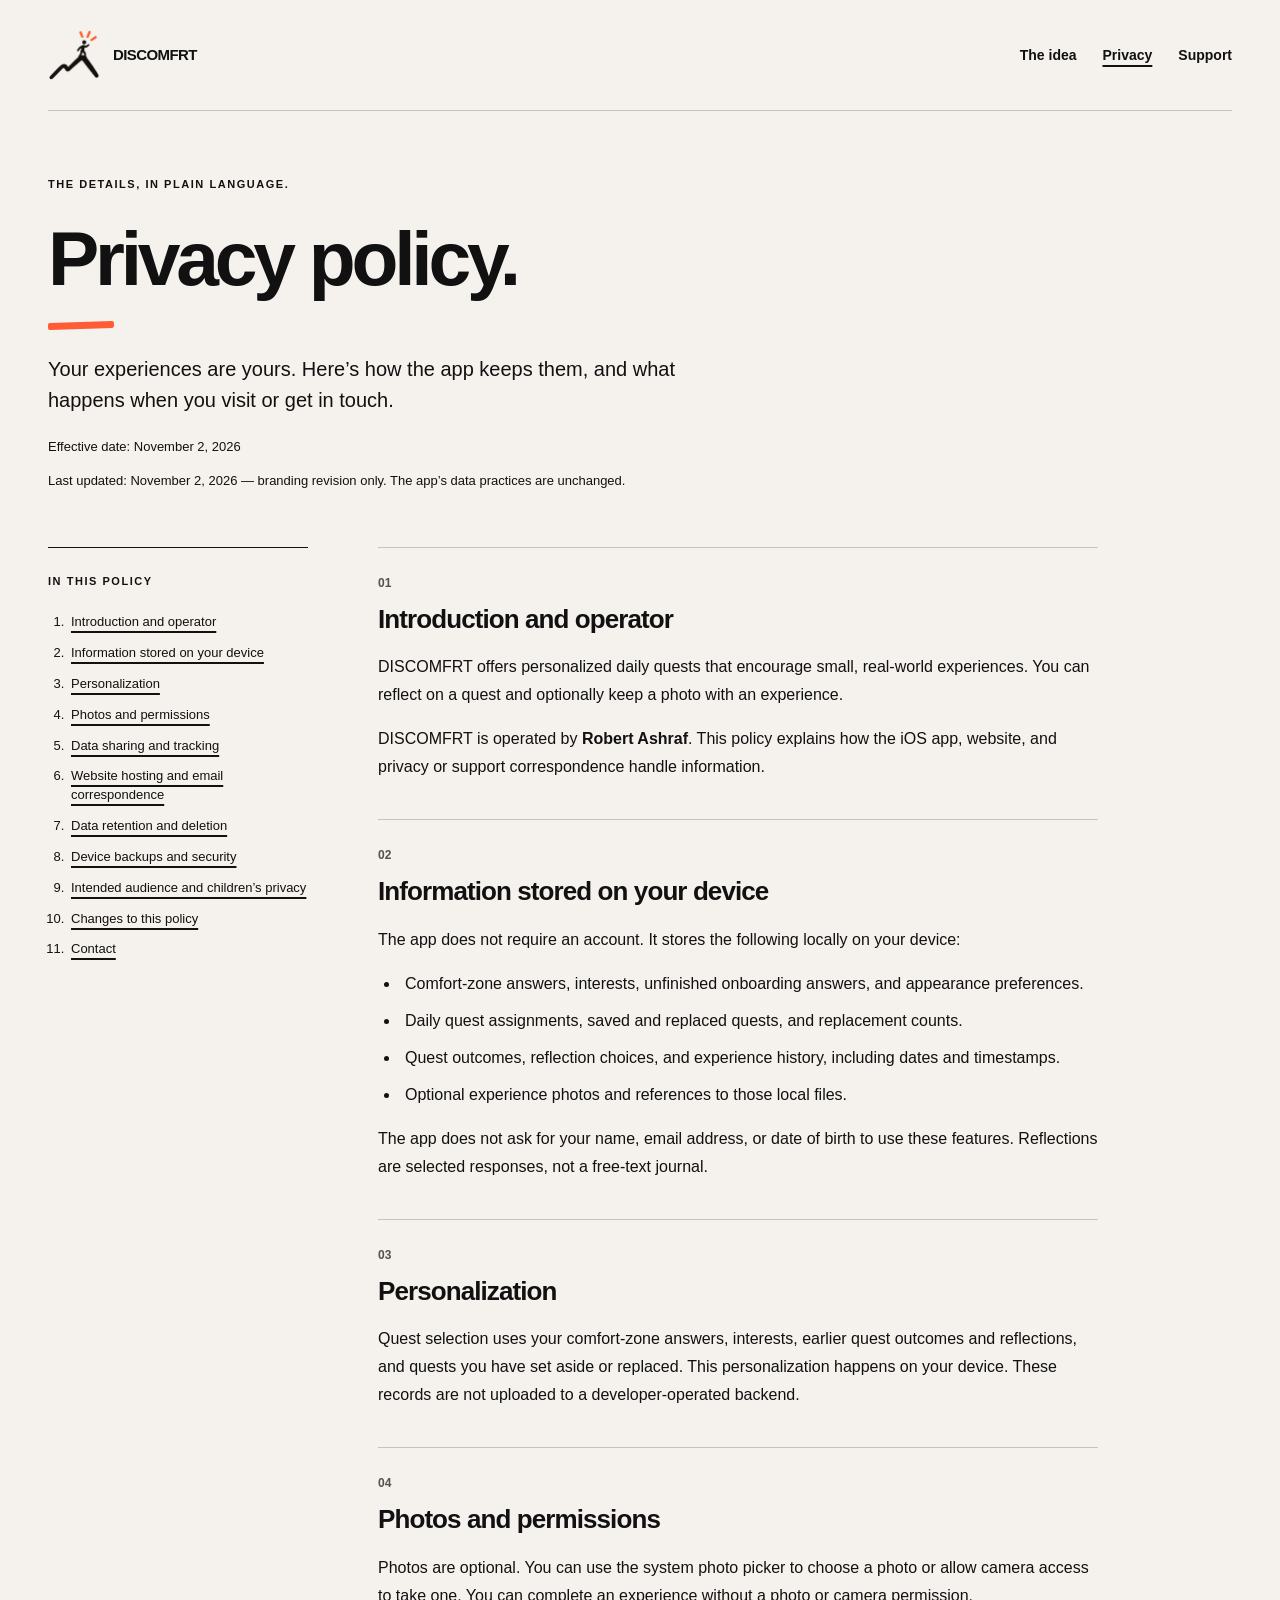
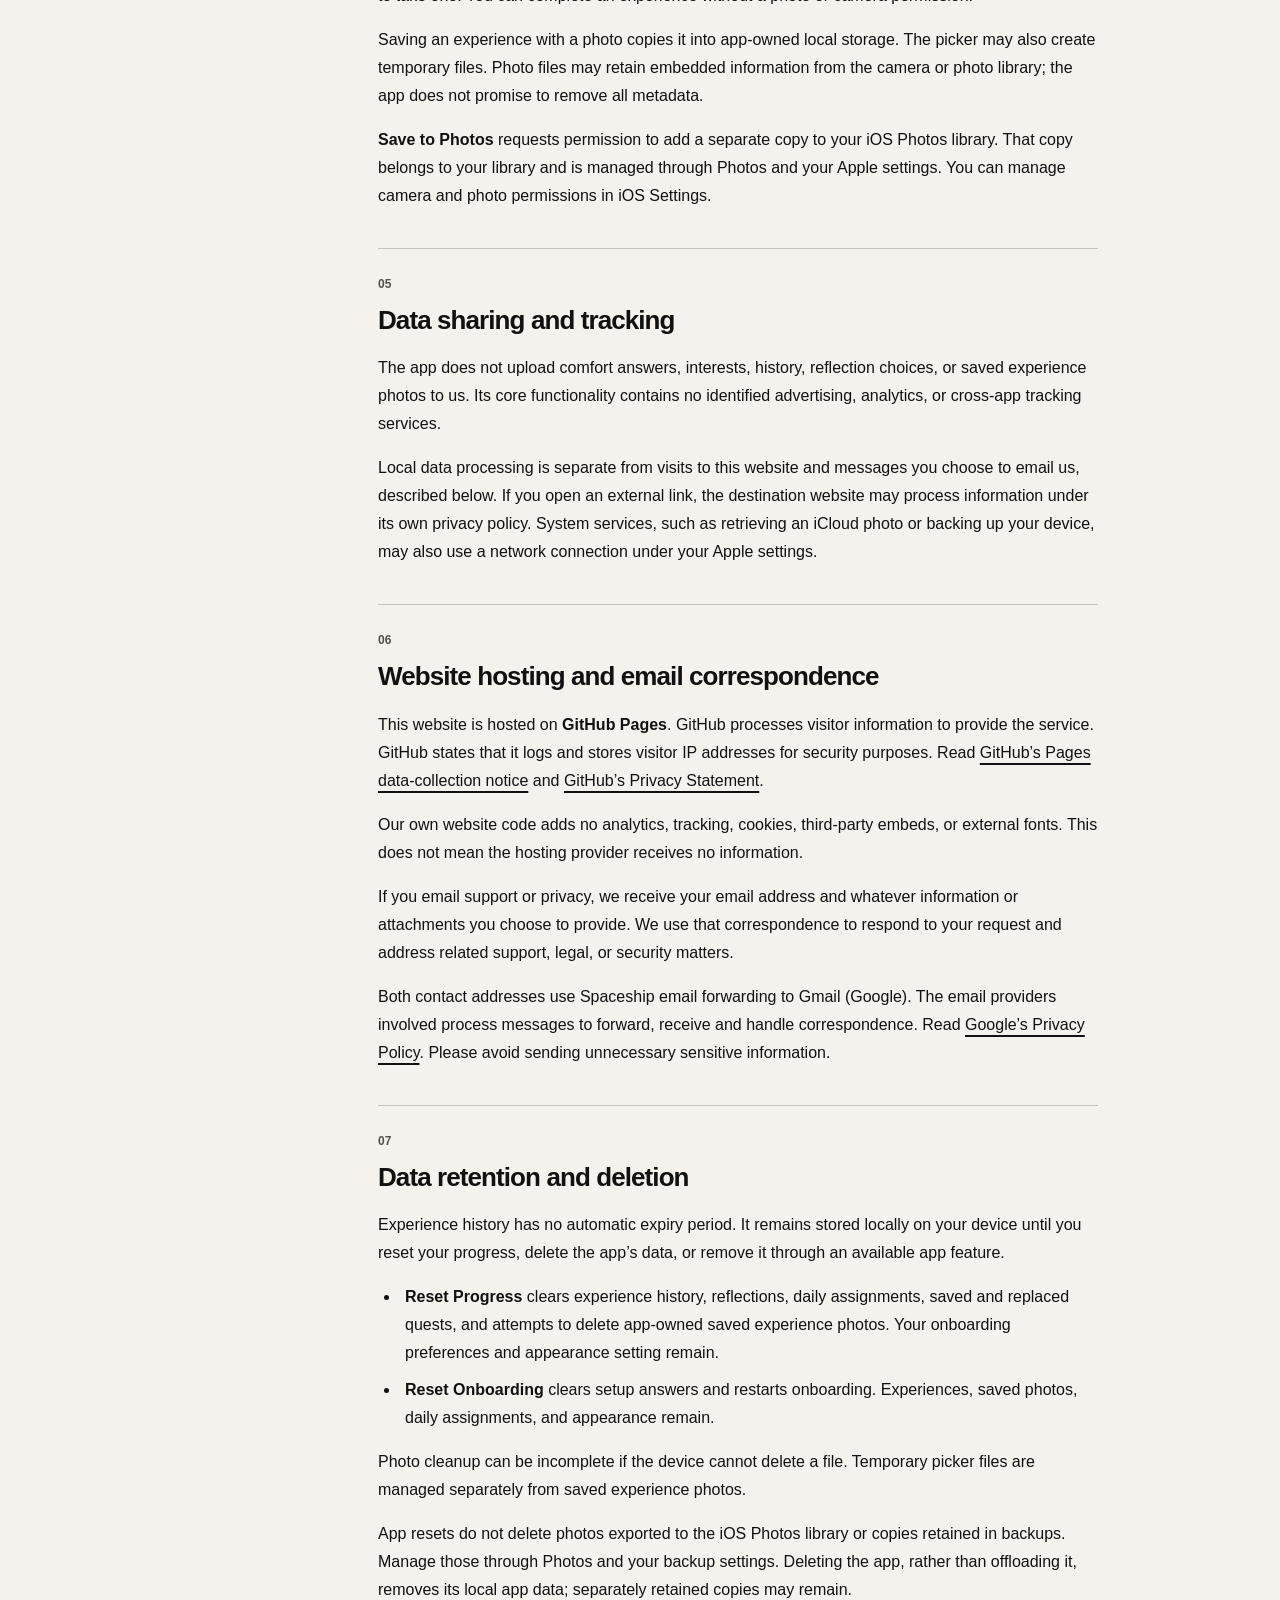
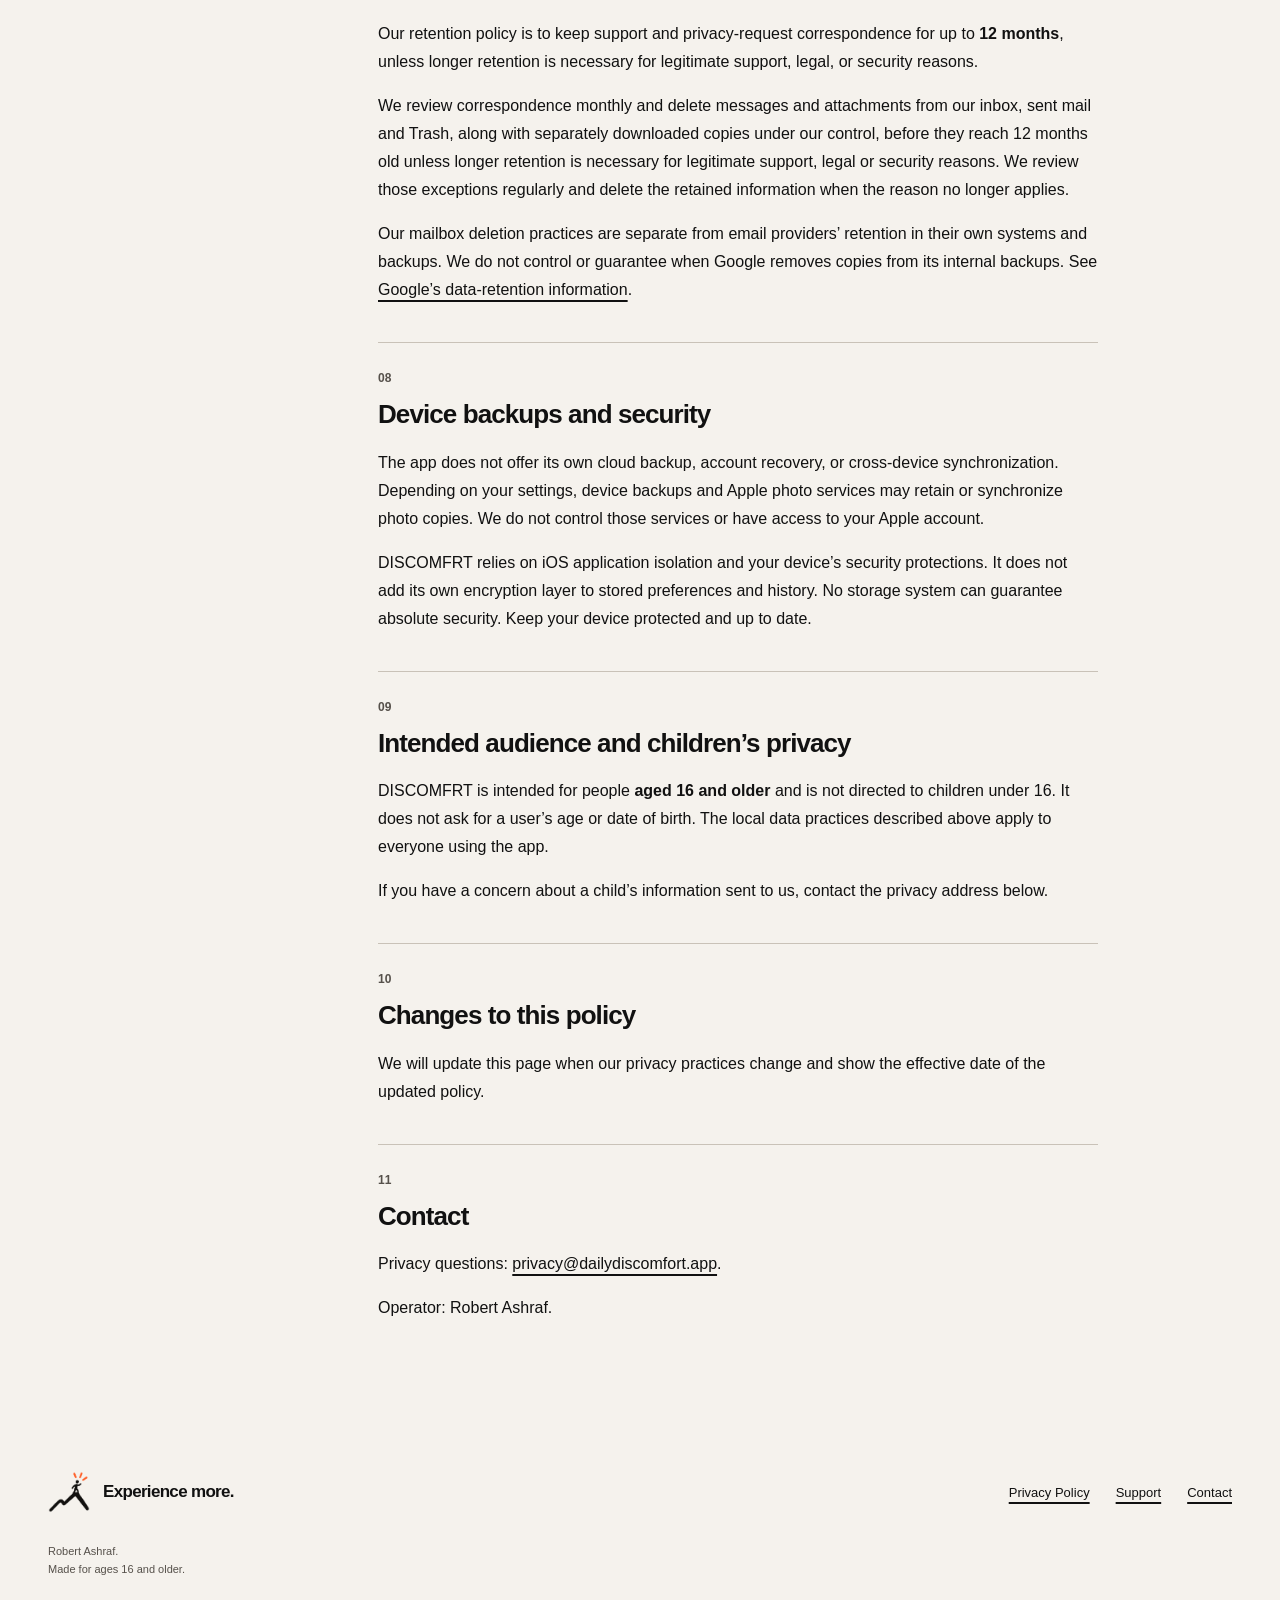
==== commit 4aec877d: "Rebrand website to DISCOMFRT" ====
--- a/privacy/index.html
+++ b/privacy/index.html
@@ -1,6 +1,6 @@
 <!doctype html>
-<html lang="en"><head><meta charset="utf-8"><meta name="viewport" content="width=device-width, initial-scale=1"><meta name="description" content="Privacy policy for Daily Discomfort, operated by Robert Ashraf. Local app data, photos, website hosting and contact practices."><meta name="referrer" content="no-referrer"><title>Privacy policy — Daily Discomfort</title><link rel="icon" href="/assets/peak.png" type="image/png"><link rel="stylesheet" href="/styles.css"></head>
+<html lang="en"><head><meta charset="utf-8"><meta name="viewport" content="width=device-width, initial-scale=1"><meta name="description" content="Privacy policy for DISCOMFRT, operated by Robert Ashraf. Local app data, photos, website hosting and contact practices."><meta name="referrer" content="no-referrer"><title>Privacy policy — DISCOMFRT</title><link rel="icon" href="/assets/peak.png" type="image/png"><link rel="stylesheet" href="/styles.css"></head>
 <body><a class="skip" href="#main">Skip to content</a>
-<header class="site-header wrap"><a class="brand" href="/" aria-label="Daily Discomfort home"><img src="/assets/peak.png" width="52" height="52" alt=""><span>DAILY<br>DISCOMFORT</span></a><nav aria-label="Main navigation"><a href="/">The idea</a><a href="/privacy/" aria-current="page">Privacy</a><a href="/support/">Support</a></nav></header>
-<main id="main" tabindex="-1"><div class="page-heading wrap"><p class="eyebrow">THE DETAILS, IN PLAIN LANGUAGE.</p><h1>Privacy policy<span class="orange-dot">.</span></h1><p class="lede">Your experiences are yours. Here’s how the app keeps them, and what happens when you visit or get in touch.</p><p class="small">Effective date: <time datetime="2026-11-02">November 2, 2026</time></p></div><div class="document-layout wrap"><nav class="contents" aria-label="Policy contents"><p class="eyebrow">IN THIS POLICY</p><ol><li><a href="#about">Introduction and operator</a></li><li><a href="#on-device">Information stored on your device</a></li><li><a href="#personalization">Personalization</a></li><li><a href="#photos">Photos and permissions</a></li><li><a href="#sharing">Data sharing and tracking</a></li><li><a href="#website-email">Website hosting and email correspondence</a></li><li><a href="#retention">Data retention and deletion</a></li><li><a href="#security">Device backups and security</a></li><li><a href="#audience">Intended audience and children’s privacy</a></li><li><a href="#changes">Changes to this policy</a></li><li><a href="#contact">Contact</a></li></ol></nav><article class="prose" aria-label="Privacy policy"><section id="about"><h2><span class="section-number">01</span> Introduction and operator</h2><p>Daily Discomfort offers personalized daily quests that encourage small, real-world experiences. You can reflect on a quest and optionally keep a photo with an experience.</p><p>Daily Discomfort is operated by <strong>Robert Ashraf, operating as Daily Discomfort</strong>. This policy explains how the iOS app, website, and privacy or support correspondence handle information.</p></section><section id="on-device"><h2><span class="section-number">02</span> Information stored on your device</h2><p>The app does not require an account. It stores the following locally on your device:</p><ul><li>Comfort-zone answers, interests, unfinished onboarding answers, and appearance preferences.</li><li>Daily quest assignments, saved and replaced quests, and replacement counts.</li><li>Quest outcomes, reflection choices, and experience history, including dates and timestamps.</li><li>Optional experience photos and references to those local files.</li></ul><p>The app does not ask for your name, email address, or date of birth to use these features. Reflections are selected responses, not a free-text journal.</p></section><section id="personalization"><h2><span class="section-number">03</span> Personalization</h2><p>Quest selection uses your comfort-zone answers, interests, earlier quest outcomes and reflections, and quests you have set aside or replaced. This personalization happens on your device. These records are not uploaded to a developer-operated backend.</p></section><section id="photos"><h2><span class="section-number">04</span> Photos and permissions</h2><p>Photos are optional. You can use the system photo picker to choose a photo or allow camera access to take one. You can complete an experience without a photo or camera permission.</p><p>Saving an experience with a photo copies it into app-owned local storage. The picker may also create temporary files. Photo files may retain embedded information from the camera or photo library; the app does not promise to remove all metadata.</p><p><strong>Save to Photos</strong> requests permission to add a separate copy to your iOS Photos library. That copy belongs to your library and is managed through Photos and your Apple settings. You can manage camera and photo permissions in iOS Settings.</p></section><section id="sharing"><h2><span class="section-number">05</span> Data sharing and tracking</h2><p>The app does not upload comfort answers, interests, history, reflection choices, or saved experience photos to us. Its core functionality contains no identified advertising, analytics, or cross-app tracking services.</p><p>Local data processing is separate from visits to this website and messages you choose to email us, described below. If you open an external link, the destination website may process information under its own privacy policy. System services, such as retrieving an iCloud photo or backing up your device, may also use a network connection under your Apple settings.</p></section><section id="website-email"><h2><span class="section-number">06</span> Website hosting and email correspondence</h2><p>This website is hosted on <strong>GitHub Pages</strong>. GitHub processes visitor information to provide the service. GitHub states that it logs and stores visitor IP addresses for security purposes. Read <a href="https://docs.github.com/en/pages/getting-started-with-github-pages/what-is-github-pages#data-collection">GitHub’s Pages data-collection notice</a> and <a href="https://docs.github.com/en/site-policy/privacy-policies/github-general-privacy-statement">GitHub’s Privacy Statement</a>.</p><p>Our own website code adds no analytics, tracking, cookies, third-party embeds, or external fonts. This does not mean the hosting provider receives no information.</p><p>If you email support or privacy, we receive your email address and whatever information or attachments you choose to provide. We use that correspondence to respond to your request and address related support, legal, or security matters.</p><p>Both contact addresses use Spaceship email forwarding to Gmail (Google). The email providers involved process messages to forward, receive and handle correspondence. Read <a href="https://policies.google.com/privacy">Google’s Privacy Policy</a>. Please avoid sending unnecessary sensitive information.</p></section><section id="retention"><h2><span class="section-number">07</span> Data retention and deletion</h2><p>Experience history has no automatic expiry period. It remains stored locally on your device until you reset your progress, delete the app’s data, or remove it through an available app feature.</p><ul><li><strong>Reset Progress</strong> clears experience history, reflections, daily assignments, saved and replaced quests, and attempts to delete app-owned saved experience photos. Your onboarding preferences and appearance setting remain.</li><li><strong>Reset Onboarding</strong> clears setup answers and restarts onboarding. Experiences, saved photos, daily assignments, and appearance remain.</li></ul><p>Photo cleanup can be incomplete if the device cannot delete a file. Temporary picker files are managed separately from saved experience photos.</p><p>App resets do not delete photos exported to the iOS Photos library or copies retained in backups. Manage those through Photos and your backup settings. Deleting the app, rather than offloading it, removes its local app data; separately retained copies may remain.</p><p>Our retention policy is to keep support and privacy-request correspondence for up to <strong>12 months</strong>, unless longer retention is necessary for legitimate support, legal, or security reasons.</p><p>We review correspondence monthly and delete messages and attachments from our inbox, sent mail and Trash, along with separately downloaded copies under our control, before they reach 12 months old unless longer retention is necessary for legitimate support, legal or security reasons. We review those exceptions regularly and delete the retained information when the reason no longer applies.</p><p>Our mailbox deletion practices are separate from email providers’ retention in their own systems and backups. We do not control or guarantee when Google removes copies from its internal backups. See <a href="https://policies.google.com/technologies/retention">Google’s data-retention information</a>.</p></section><section id="security"><h2><span class="section-number">08</span> Device backups and security</h2><p>The app does not offer its own cloud backup, account recovery, or cross-device synchronization. Depending on your settings, device backups and Apple photo services may retain or synchronize photo copies. We do not control those services or have access to your Apple account.</p><p>Daily Discomfort relies on iOS application isolation and your device’s security protections. It does not add its own encryption layer to stored preferences and history. No storage system can guarantee absolute security. Keep your device protected and up to date.</p></section><section id="audience"><h2><span class="section-number">09</span> Intended audience and children’s privacy</h2><p>Daily Discomfort is intended for people <strong>aged 16 and older</strong> and is not directed to children under 16. It does not ask for a user’s age or date of birth. The local data practices described above apply to everyone using the app.</p><p>If you have a concern about a child’s information sent to us, contact the privacy address below.</p></section><section id="changes"><h2><span class="section-number">10</span> Changes to this policy</h2><p>We will update this page when our privacy practices change and show the effective date of the updated policy.</p></section><section id="contact"><h2><span class="section-number">11</span> Contact</h2><p>Privacy questions: <a class="email" href="mailto:privacy@dailydiscomfort.app">privacy@dailydiscomfort.app</a>.</p><p>Operator: Robert Ashraf, operating as Daily Discomfort.</p></section></article></div></main>
-<footer class="site-footer wrap"><a class="brand" href="/" aria-label="Daily Discomfort home"><img src="/assets/peak.png" width="42" height="42" alt=""><span>Experience more.</span></a><nav aria-label="Footer navigation"><a href="/privacy/">Privacy Policy</a><a href="/support/">Support</a><a href="/support/#contact">Contact</a></nav><p class="credit">Robert Ashraf, operating as Daily Discomfort.<br>Made for ages 16 and older.</p></footer></body></html>+<header class="site-header wrap"><a class="brand" href="/" aria-label="DISCOMFRT home"><img src="/assets/peak.png" width="52" height="52" alt=""><span>DISCOMFRT</span></a><nav aria-label="Main navigation"><a href="/">The idea</a><a href="/privacy/" aria-current="page">Privacy</a><a href="/support/">Support</a></nav></header>
+<main id="main" tabindex="-1"><div class="page-heading wrap"><p class="eyebrow">THE DETAILS, IN PLAIN LANGUAGE.</p><h1>Privacy policy<span class="orange-dot">.</span></h1><p class="lede">Your experiences are yours. Here’s how the app keeps them, and what happens when you visit or get in touch.</p><p class="small">Effective date: <time datetime="2026-11-02">November 2, 2026</time></p><p class="small">Last updated: <time datetime="2026-11-02">November 2, 2026</time> — branding revision only. The app’s data practices are unchanged.</p></div><div class="document-layout wrap"><nav class="contents" aria-label="Policy contents"><p class="eyebrow">IN THIS POLICY</p><ol><li><a href="#about">Introduction and operator</a></li><li><a href="#on-device">Information stored on your device</a></li><li><a href="#personalization">Personalization</a></li><li><a href="#photos">Photos and permissions</a></li><li><a href="#sharing">Data sharing and tracking</a></li><li><a href="#website-email">Website hosting and email correspondence</a></li><li><a href="#retention">Data retention and deletion</a></li><li><a href="#security">Device backups and security</a></li><li><a href="#audience">Intended audience and children’s privacy</a></li><li><a href="#changes">Changes to this policy</a></li><li><a href="#contact">Contact</a></li></ol></nav><article class="prose" aria-label="Privacy policy"><section id="about"><h2><span class="section-number">01</span> Introduction and operator</h2><p>DISCOMFRT offers personalized daily quests that encourage small, real-world experiences. You can reflect on a quest and optionally keep a photo with an experience.</p><p>DISCOMFRT is operated by <strong>Robert Ashraf</strong>. This policy explains how the iOS app, website, and privacy or support correspondence handle information.</p></section><section id="on-device"><h2><span class="section-number">02</span> Information stored on your device</h2><p>The app does not require an account. It stores the following locally on your device:</p><ul><li>Comfort-zone answers, interests, unfinished onboarding answers, and appearance preferences.</li><li>Daily quest assignments, saved and replaced quests, and replacement counts.</li><li>Quest outcomes, reflection choices, and experience history, including dates and timestamps.</li><li>Optional experience photos and references to those local files.</li></ul><p>The app does not ask for your name, email address, or date of birth to use these features. Reflections are selected responses, not a free-text journal.</p></section><section id="personalization"><h2><span class="section-number">03</span> Personalization</h2><p>Quest selection uses your comfort-zone answers, interests, earlier quest outcomes and reflections, and quests you have set aside or replaced. This personalization happens on your device. These records are not uploaded to a developer-operated backend.</p></section><section id="photos"><h2><span class="section-number">04</span> Photos and permissions</h2><p>Photos are optional. You can use the system photo picker to choose a photo or allow camera access to take one. You can complete an experience without a photo or camera permission.</p><p>Saving an experience with a photo copies it into app-owned local storage. The picker may also create temporary files. Photo files may retain embedded information from the camera or photo library; the app does not promise to remove all metadata.</p><p><strong>Save to Photos</strong> requests permission to add a separate copy to your iOS Photos library. That copy belongs to your library and is managed through Photos and your Apple settings. You can manage camera and photo permissions in iOS Settings.</p></section><section id="sharing"><h2><span class="section-number">05</span> Data sharing and tracking</h2><p>The app does not upload comfort answers, interests, history, reflection choices, or saved experience photos to us. Its core functionality contains no identified advertising, analytics, or cross-app tracking services.</p><p>Local data processing is separate from visits to this website and messages you choose to email us, described below. If you open an external link, the destination website may process information under its own privacy policy. System services, such as retrieving an iCloud photo or backing up your device, may also use a network connection under your Apple settings.</p></section><section id="website-email"><h2><span class="section-number">06</span> Website hosting and email correspondence</h2><p>This website is hosted on <strong>GitHub Pages</strong>. GitHub processes visitor information to provide the service. GitHub states that it logs and stores visitor IP addresses for security purposes. Read <a href="https://docs.github.com/en/pages/getting-started-with-github-pages/what-is-github-pages#data-collection">GitHub’s Pages data-collection notice</a> and <a href="https://docs.github.com/en/site-policy/privacy-policies/github-general-privacy-statement">GitHub’s Privacy Statement</a>.</p><p>Our own website code adds no analytics, tracking, cookies, third-party embeds, or external fonts. This does not mean the hosting provider receives no information.</p><p>If you email support or privacy, we receive your email address and whatever information or attachments you choose to provide. We use that correspondence to respond to your request and address related support, legal, or security matters.</p><p>Both contact addresses use Spaceship email forwarding to Gmail (Google). The email providers involved process messages to forward, receive and handle correspondence. Read <a href="https://policies.google.com/privacy">Google’s Privacy Policy</a>. Please avoid sending unnecessary sensitive information.</p></section><section id="retention"><h2><span class="section-number">07</span> Data retention and deletion</h2><p>Experience history has no automatic expiry period. It remains stored locally on your device until you reset your progress, delete the app’s data, or remove it through an available app feature.</p><ul><li><strong>Reset Progress</strong> clears experience history, reflections, daily assignments, saved and replaced quests, and attempts to delete app-owned saved experience photos. Your onboarding preferences and appearance setting remain.</li><li><strong>Reset Onboarding</strong> clears setup answers and restarts onboarding. Experiences, saved photos, daily assignments, and appearance remain.</li></ul><p>Photo cleanup can be incomplete if the device cannot delete a file. Temporary picker files are managed separately from saved experience photos.</p><p>App resets do not delete photos exported to the iOS Photos library or copies retained in backups. Manage those through Photos and your backup settings. Deleting the app, rather than offloading it, removes its local app data; separately retained copies may remain.</p><p>Our retention policy is to keep support and privacy-request correspondence for up to <strong>12 months</strong>, unless longer retention is necessary for legitimate support, legal, or security reasons.</p><p>We review correspondence monthly and delete messages and attachments from our inbox, sent mail and Trash, along with separately downloaded copies under our control, before they reach 12 months old unless longer retention is necessary for legitimate support, legal or security reasons. We review those exceptions regularly and delete the retained information when the reason no longer applies.</p><p>Our mailbox deletion practices are separate from email providers’ retention in their own systems and backups. We do not control or guarantee when Google removes copies from its internal backups. See <a href="https://policies.google.com/technologies/retention">Google’s data-retention information</a>.</p></section><section id="security"><h2><span class="section-number">08</span> Device backups and security</h2><p>The app does not offer its own cloud backup, account recovery, or cross-device synchronization. Depending on your settings, device backups and Apple photo services may retain or synchronize photo copies. We do not control those services or have access to your Apple account.</p><p>DISCOMFRT relies on iOS application isolation and your device’s security protections. It does not add its own encryption layer to stored preferences and history. No storage system can guarantee absolute security. Keep your device protected and up to date.</p></section><section id="audience"><h2><span class="section-number">09</span> Intended audience and children’s privacy</h2><p>DISCOMFRT is intended for people <strong>aged 16 and older</strong> and is not directed to children under 16. It does not ask for a user’s age or date of birth. The local data practices described above apply to everyone using the app.</p><p>If you have a concern about a child’s information sent to us, contact the privacy address below.</p></section><section id="changes"><h2><span class="section-number">10</span> Changes to this policy</h2><p>We will update this page when our privacy practices change and show the effective date of the updated policy.</p></section><section id="contact"><h2><span class="section-number">11</span> Contact</h2><p>Privacy questions: <a class="email" href="mailto:privacy@dailydiscomfort.app">privacy@dailydiscomfort.app</a>.</p><p>Operator: Robert Ashraf.</p></section></article></div></main>
+<footer class="site-footer wrap"><a class="brand" href="/" aria-label="DISCOMFRT home"><img src="/assets/peak.png" width="42" height="42" alt=""><span>Experience more.</span></a><nav aria-label="Footer navigation"><a href="/privacy/">Privacy Policy</a><a href="/support/">Support</a><a href="/support/#contact">Contact</a></nav><p class="credit">Robert Ashraf.<br>Made for ages 16 and older.</p></footer></body></html>
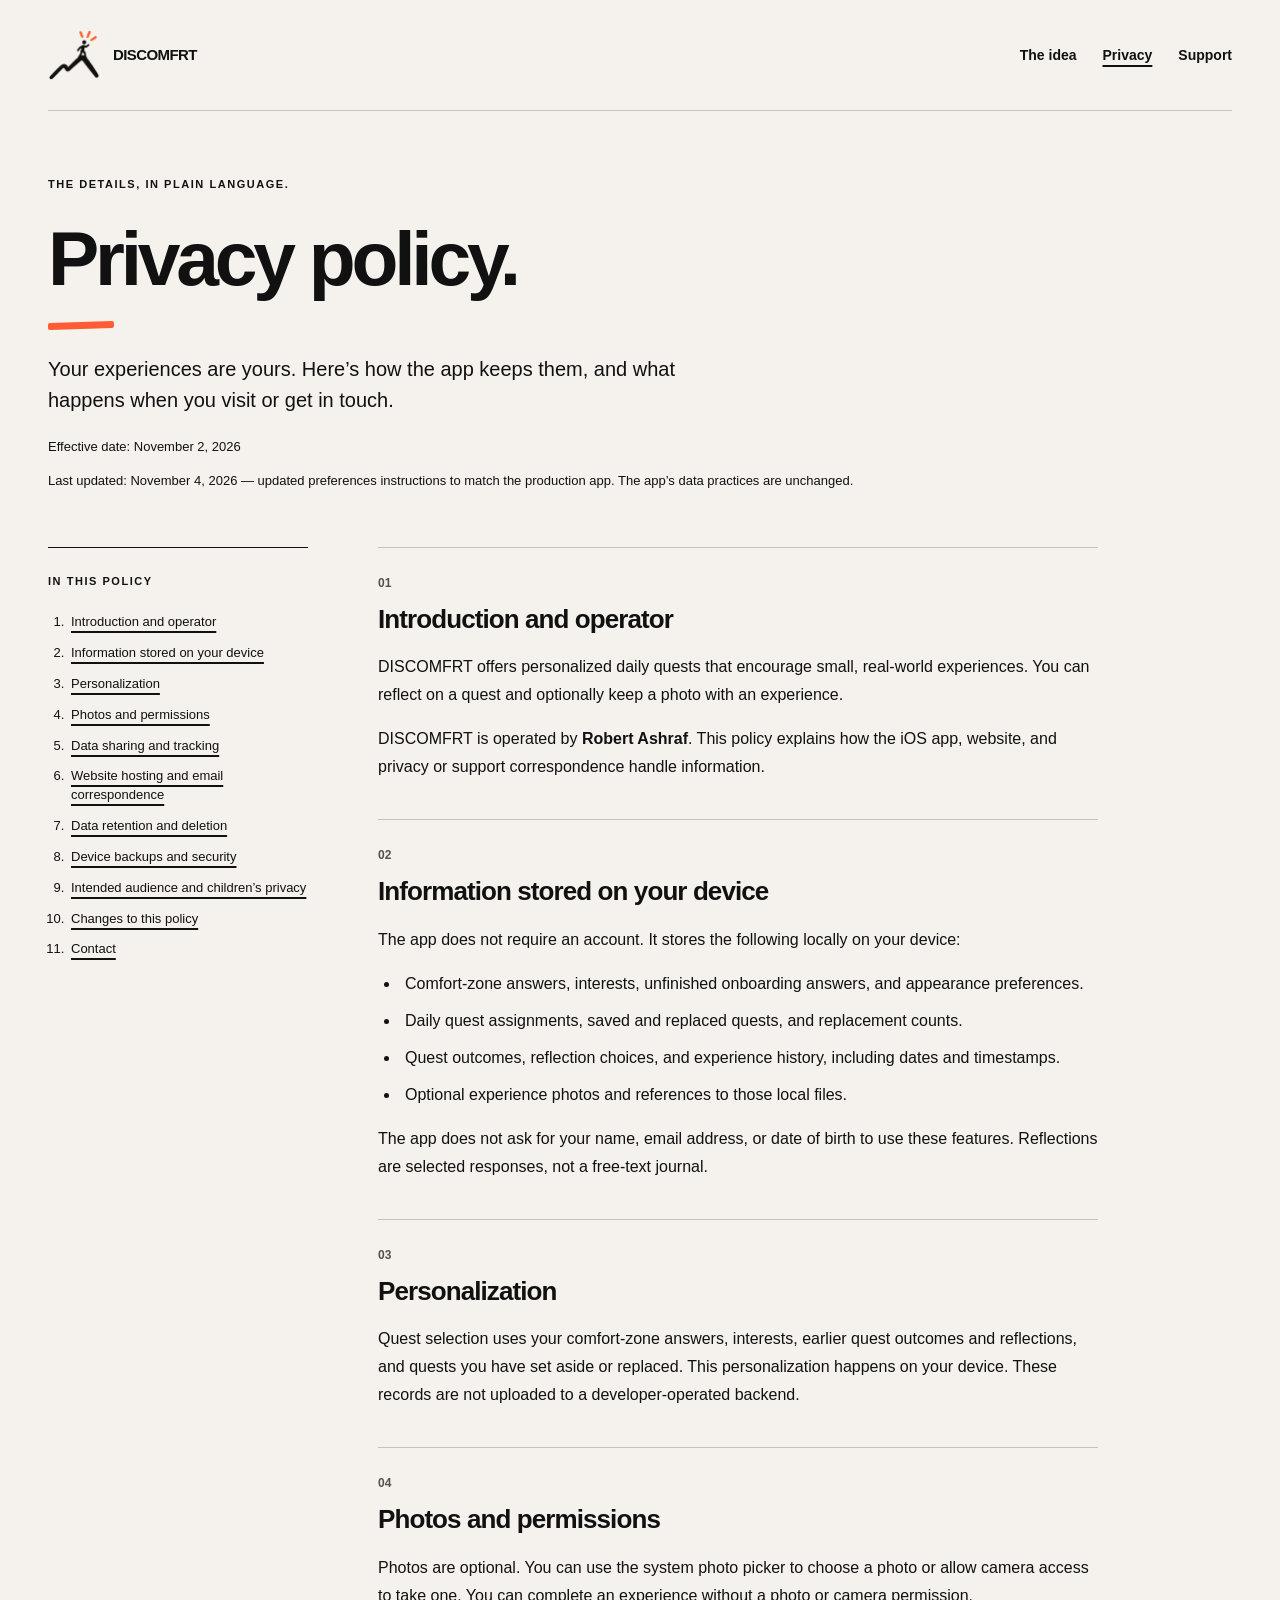
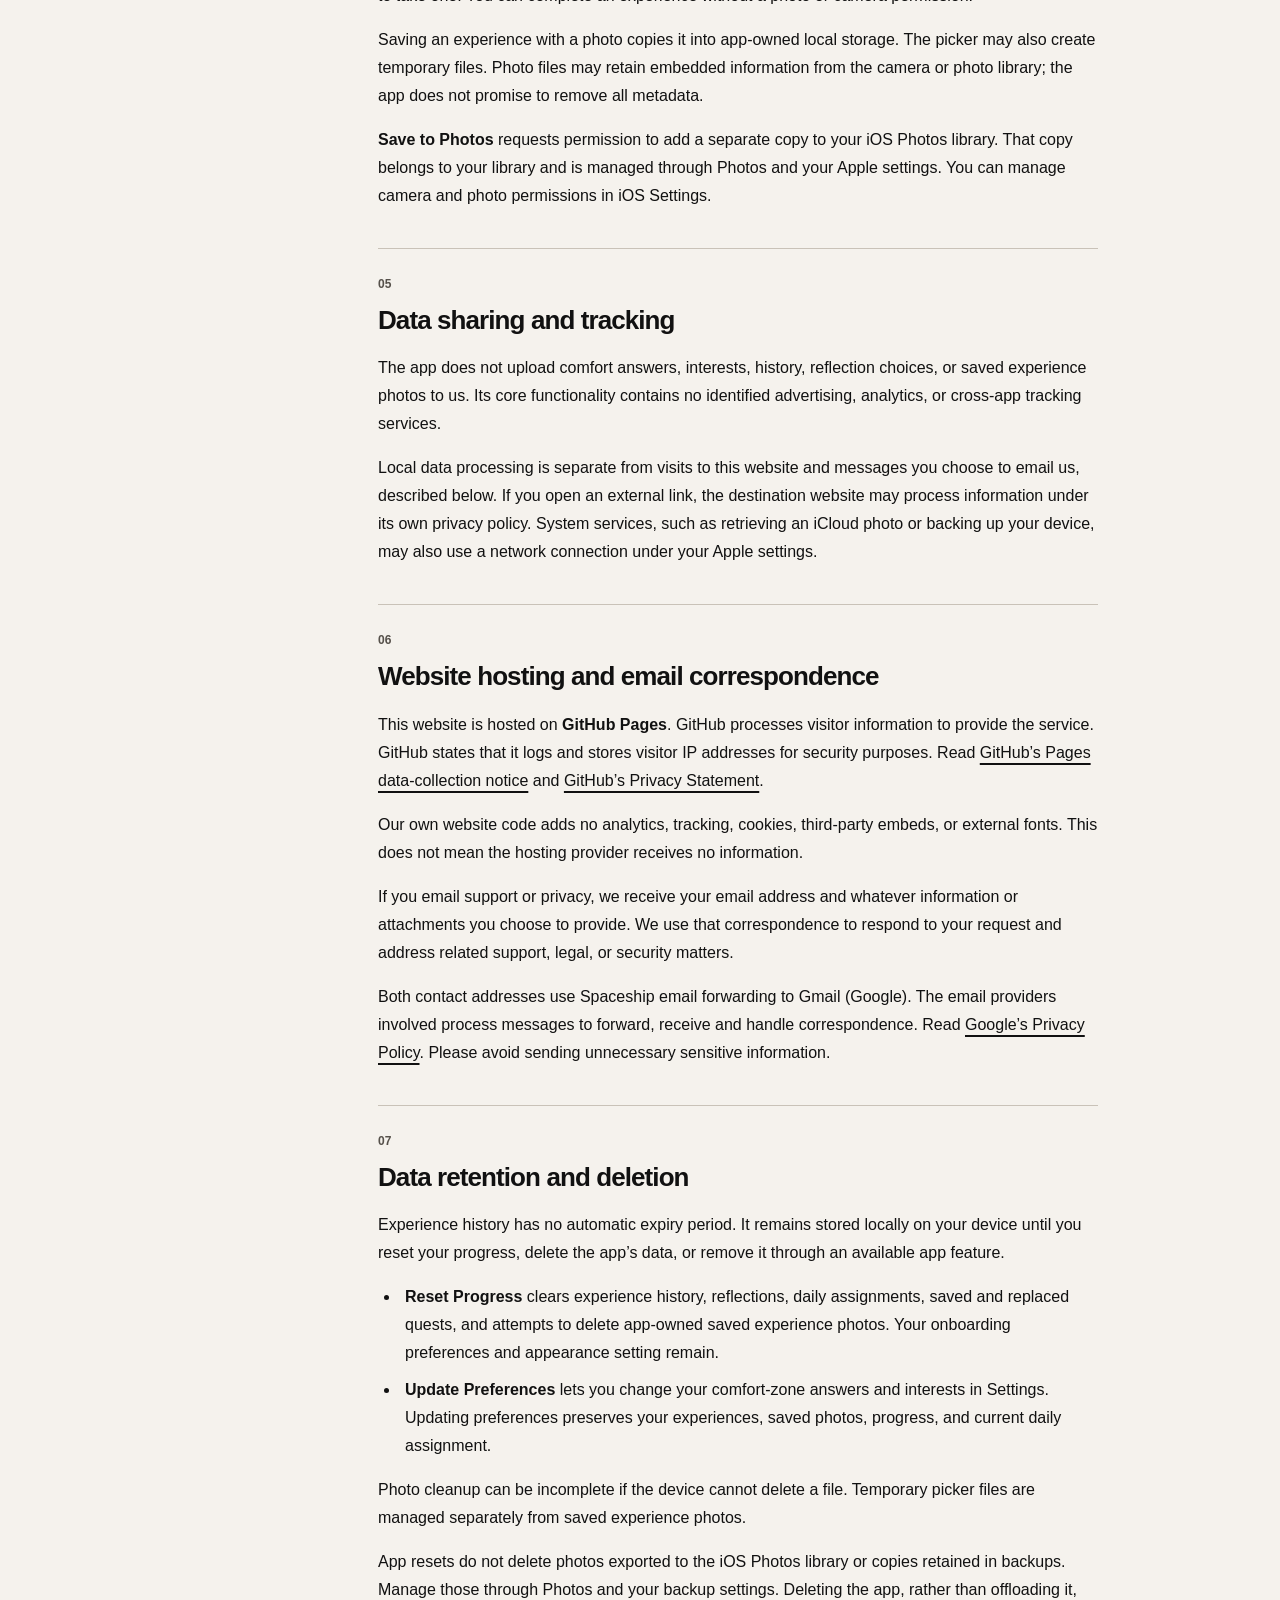
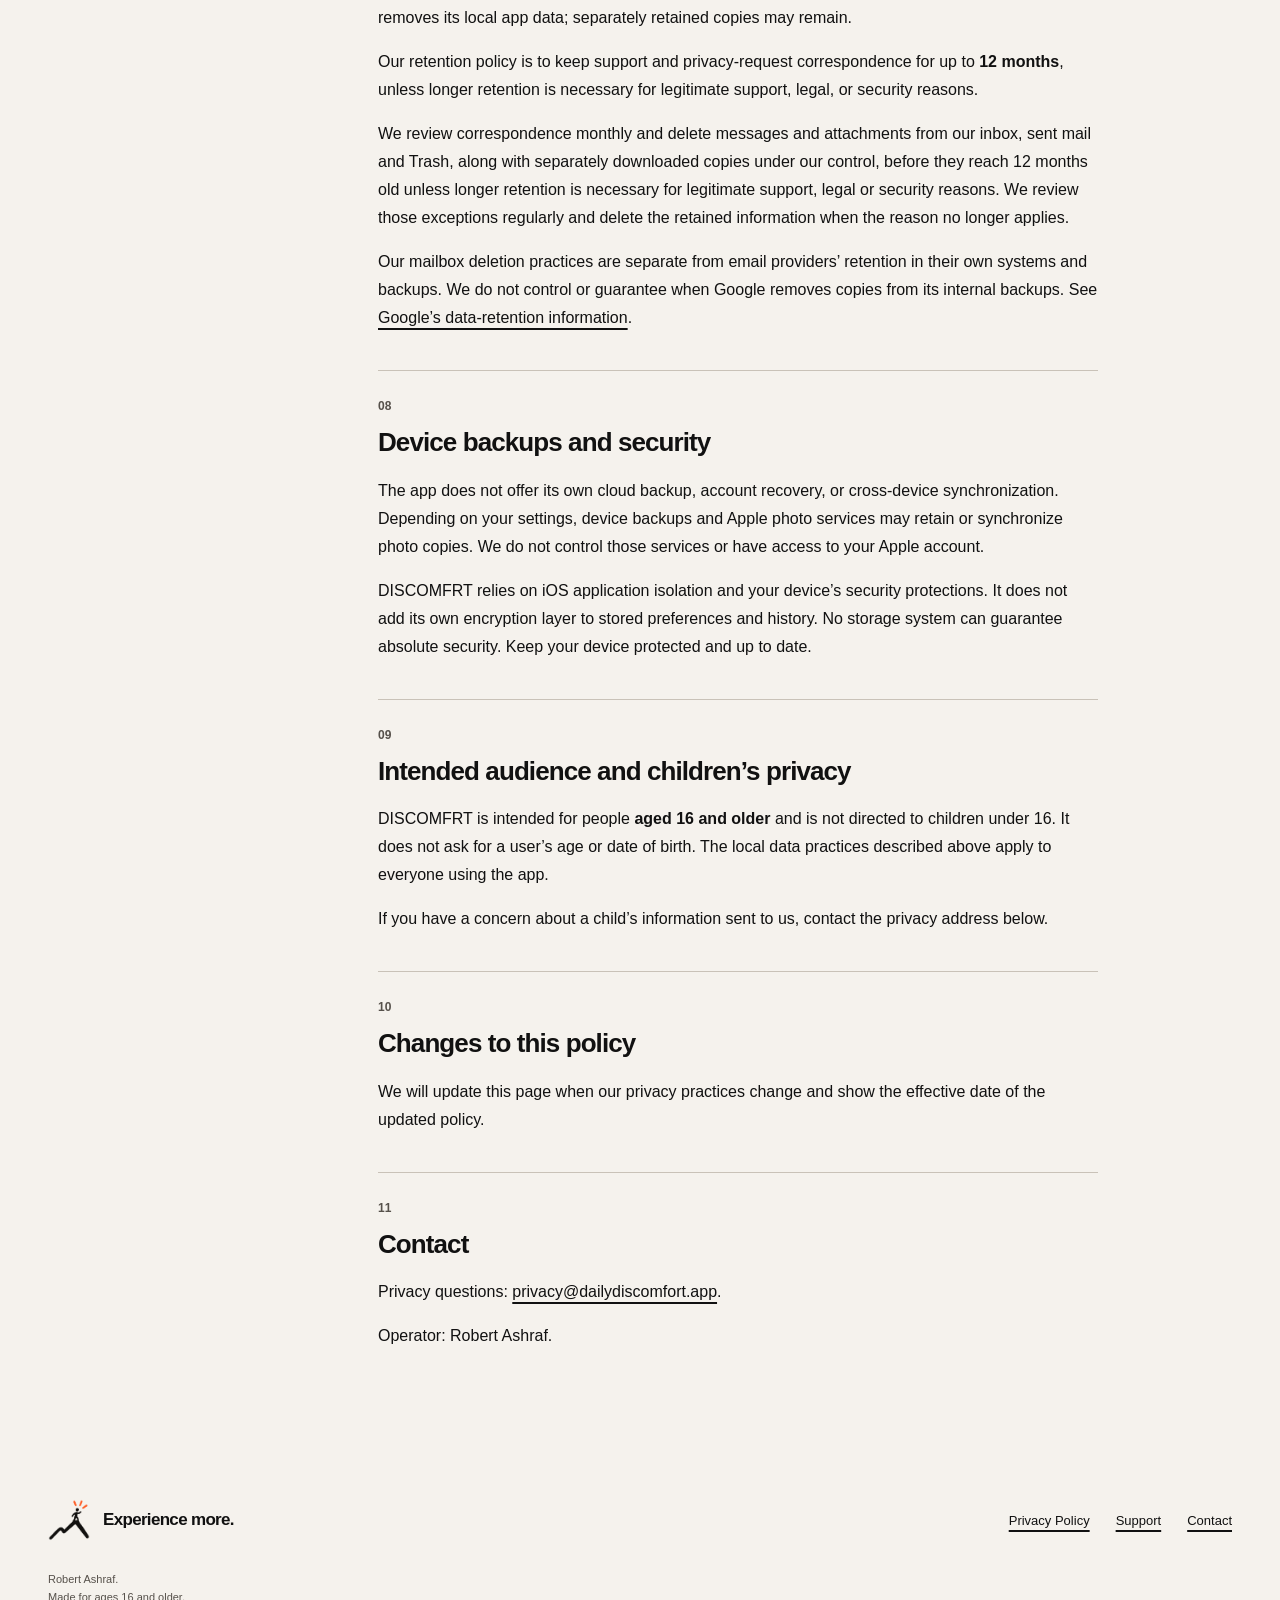
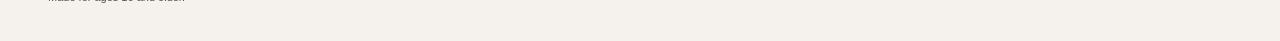
==== commit c4830a98: "Correct privacy and support preference instructions" ====
--- a/privacy/index.html
+++ b/privacy/index.html
@@ -2,5 +2,5 @@
 <html lang="en"><head><meta charset="utf-8"><meta name="viewport" content="width=device-width, initial-scale=1"><meta name="description" content="Privacy policy for DISCOMFRT, operated by Robert Ashraf. Local app data, photos, website hosting and contact practices."><meta name="referrer" content="no-referrer"><title>Privacy policy — DISCOMFRT</title><link rel="icon" href="/assets/peak.png" type="image/png"><link rel="stylesheet" href="/styles.css"></head>
 <body><a class="skip" href="#main">Skip to content</a>
 <header class="site-header wrap"><a class="brand" href="/" aria-label="DISCOMFRT home"><img src="/assets/peak.png" width="52" height="52" alt=""><span>DISCOMFRT</span></a><nav aria-label="Main navigation"><a href="/">The idea</a><a href="/privacy/" aria-current="page">Privacy</a><a href="/support/">Support</a></nav></header>
-<main id="main" tabindex="-1"><div class="page-heading wrap"><p class="eyebrow">THE DETAILS, IN PLAIN LANGUAGE.</p><h1>Privacy policy<span class="orange-dot">.</span></h1><p class="lede">Your experiences are yours. Here’s how the app keeps them, and what happens when you visit or get in touch.</p><p class="small">Effective date: <time datetime="2026-11-02">November 2, 2026</time></p><p class="small">Last updated: <time datetime="2026-11-02">November 2, 2026</time> — branding revision only. The app’s data practices are unchanged.</p></div><div class="document-layout wrap"><nav class="contents" aria-label="Policy contents"><p class="eyebrow">IN THIS POLICY</p><ol><li><a href="#about">Introduction and operator</a></li><li><a href="#on-device">Information stored on your device</a></li><li><a href="#personalization">Personalization</a></li><li><a href="#photos">Photos and permissions</a></li><li><a href="#sharing">Data sharing and tracking</a></li><li><a href="#website-email">Website hosting and email correspondence</a></li><li><a href="#retention">Data retention and deletion</a></li><li><a href="#security">Device backups and security</a></li><li><a href="#audience">Intended audience and children’s privacy</a></li><li><a href="#changes">Changes to this policy</a></li><li><a href="#contact">Contact</a></li></ol></nav><article class="prose" aria-label="Privacy policy"><section id="about"><h2><span class="section-number">01</span> Introduction and operator</h2><p>DISCOMFRT offers personalized daily quests that encourage small, real-world experiences. You can reflect on a quest and optionally keep a photo with an experience.</p><p>DISCOMFRT is operated by <strong>Robert Ashraf</strong>. This policy explains how the iOS app, website, and privacy or support correspondence handle information.</p></section><section id="on-device"><h2><span class="section-number">02</span> Information stored on your device</h2><p>The app does not require an account. It stores the following locally on your device:</p><ul><li>Comfort-zone answers, interests, unfinished onboarding answers, and appearance preferences.</li><li>Daily quest assignments, saved and replaced quests, and replacement counts.</li><li>Quest outcomes, reflection choices, and experience history, including dates and timestamps.</li><li>Optional experience photos and references to those local files.</li></ul><p>The app does not ask for your name, email address, or date of birth to use these features. Reflections are selected responses, not a free-text journal.</p></section><section id="personalization"><h2><span class="section-number">03</span> Personalization</h2><p>Quest selection uses your comfort-zone answers, interests, earlier quest outcomes and reflections, and quests you have set aside or replaced. This personalization happens on your device. These records are not uploaded to a developer-operated backend.</p></section><section id="photos"><h2><span class="section-number">04</span> Photos and permissions</h2><p>Photos are optional. You can use the system photo picker to choose a photo or allow camera access to take one. You can complete an experience without a photo or camera permission.</p><p>Saving an experience with a photo copies it into app-owned local storage. The picker may also create temporary files. Photo files may retain embedded information from the camera or photo library; the app does not promise to remove all metadata.</p><p><strong>Save to Photos</strong> requests permission to add a separate copy to your iOS Photos library. That copy belongs to your library and is managed through Photos and your Apple settings. You can manage camera and photo permissions in iOS Settings.</p></section><section id="sharing"><h2><span class="section-number">05</span> Data sharing and tracking</h2><p>The app does not upload comfort answers, interests, history, reflection choices, or saved experience photos to us. Its core functionality contains no identified advertising, analytics, or cross-app tracking services.</p><p>Local data processing is separate from visits to this website and messages you choose to email us, described below. If you open an external link, the destination website may process information under its own privacy policy. System services, such as retrieving an iCloud photo or backing up your device, may also use a network connection under your Apple settings.</p></section><section id="website-email"><h2><span class="section-number">06</span> Website hosting and email correspondence</h2><p>This website is hosted on <strong>GitHub Pages</strong>. GitHub processes visitor information to provide the service. GitHub states that it logs and stores visitor IP addresses for security purposes. Read <a href="https://docs.github.com/en/pages/getting-started-with-github-pages/what-is-github-pages#data-collection">GitHub’s Pages data-collection notice</a> and <a href="https://docs.github.com/en/site-policy/privacy-policies/github-general-privacy-statement">GitHub’s Privacy Statement</a>.</p><p>Our own website code adds no analytics, tracking, cookies, third-party embeds, or external fonts. This does not mean the hosting provider receives no information.</p><p>If you email support or privacy, we receive your email address and whatever information or attachments you choose to provide. We use that correspondence to respond to your request and address related support, legal, or security matters.</p><p>Both contact addresses use Spaceship email forwarding to Gmail (Google). The email providers involved process messages to forward, receive and handle correspondence. Read <a href="https://policies.google.com/privacy">Google’s Privacy Policy</a>. Please avoid sending unnecessary sensitive information.</p></section><section id="retention"><h2><span class="section-number">07</span> Data retention and deletion</h2><p>Experience history has no automatic expiry period. It remains stored locally on your device until you reset your progress, delete the app’s data, or remove it through an available app feature.</p><ul><li><strong>Reset Progress</strong> clears experience history, reflections, daily assignments, saved and replaced quests, and attempts to delete app-owned saved experience photos. Your onboarding preferences and appearance setting remain.</li><li><strong>Reset Onboarding</strong> clears setup answers and restarts onboarding. Experiences, saved photos, daily assignments, and appearance remain.</li></ul><p>Photo cleanup can be incomplete if the device cannot delete a file. Temporary picker files are managed separately from saved experience photos.</p><p>App resets do not delete photos exported to the iOS Photos library or copies retained in backups. Manage those through Photos and your backup settings. Deleting the app, rather than offloading it, removes its local app data; separately retained copies may remain.</p><p>Our retention policy is to keep support and privacy-request correspondence for up to <strong>12 months</strong>, unless longer retention is necessary for legitimate support, legal, or security reasons.</p><p>We review correspondence monthly and delete messages and attachments from our inbox, sent mail and Trash, along with separately downloaded copies under our control, before they reach 12 months old unless longer retention is necessary for legitimate support, legal or security reasons. We review those exceptions regularly and delete the retained information when the reason no longer applies.</p><p>Our mailbox deletion practices are separate from email providers’ retention in their own systems and backups. We do not control or guarantee when Google removes copies from its internal backups. See <a href="https://policies.google.com/technologies/retention">Google’s data-retention information</a>.</p></section><section id="security"><h2><span class="section-number">08</span> Device backups and security</h2><p>The app does not offer its own cloud backup, account recovery, or cross-device synchronization. Depending on your settings, device backups and Apple photo services may retain or synchronize photo copies. We do not control those services or have access to your Apple account.</p><p>DISCOMFRT relies on iOS application isolation and your device’s security protections. It does not add its own encryption layer to stored preferences and history. No storage system can guarantee absolute security. Keep your device protected and up to date.</p></section><section id="audience"><h2><span class="section-number">09</span> Intended audience and children’s privacy</h2><p>DISCOMFRT is intended for people <strong>aged 16 and older</strong> and is not directed to children under 16. It does not ask for a user’s age or date of birth. The local data practices described above apply to everyone using the app.</p><p>If you have a concern about a child’s information sent to us, contact the privacy address below.</p></section><section id="changes"><h2><span class="section-number">10</span> Changes to this policy</h2><p>We will update this page when our privacy practices change and show the effective date of the updated policy.</p></section><section id="contact"><h2><span class="section-number">11</span> Contact</h2><p>Privacy questions: <a class="email" href="mailto:privacy@dailydiscomfort.app">privacy@dailydiscomfort.app</a>.</p><p>Operator: Robert Ashraf.</p></section></article></div></main>
+<main id="main" tabindex="-1"><div class="page-heading wrap"><p class="eyebrow">THE DETAILS, IN PLAIN LANGUAGE.</p><h1>Privacy policy<span class="orange-dot">.</span></h1><p class="lede">Your experiences are yours. Here’s how the app keeps them, and what happens when you visit or get in touch.</p><p class="small">Effective date: <time datetime="2026-11-02">November 2, 2026</time></p><p class="small">Last updated: <time datetime="2026-11-04">November 4, 2026</time> — updated preferences instructions to match the production app. The app’s data practices are unchanged.</p></div><div class="document-layout wrap"><nav class="contents" aria-label="Policy contents"><p class="eyebrow">IN THIS POLICY</p><ol><li><a href="#about">Introduction and operator</a></li><li><a href="#on-device">Information stored on your device</a></li><li><a href="#personalization">Personalization</a></li><li><a href="#photos">Photos and permissions</a></li><li><a href="#sharing">Data sharing and tracking</a></li><li><a href="#website-email">Website hosting and email correspondence</a></li><li><a href="#retention">Data retention and deletion</a></li><li><a href="#security">Device backups and security</a></li><li><a href="#audience">Intended audience and children’s privacy</a></li><li><a href="#changes">Changes to this policy</a></li><li><a href="#contact">Contact</a></li></ol></nav><article class="prose" aria-label="Privacy policy"><section id="about"><h2><span class="section-number">01</span> Introduction and operator</h2><p>DISCOMFRT offers personalized daily quests that encourage small, real-world experiences. You can reflect on a quest and optionally keep a photo with an experience.</p><p>DISCOMFRT is operated by <strong>Robert Ashraf</strong>. This policy explains how the iOS app, website, and privacy or support correspondence handle information.</p></section><section id="on-device"><h2><span class="section-number">02</span> Information stored on your device</h2><p>The app does not require an account. It stores the following locally on your device:</p><ul><li>Comfort-zone answers, interests, unfinished onboarding answers, and appearance preferences.</li><li>Daily quest assignments, saved and replaced quests, and replacement counts.</li><li>Quest outcomes, reflection choices, and experience history, including dates and timestamps.</li><li>Optional experience photos and references to those local files.</li></ul><p>The app does not ask for your name, email address, or date of birth to use these features. Reflections are selected responses, not a free-text journal.</p></section><section id="personalization"><h2><span class="section-number">03</span> Personalization</h2><p>Quest selection uses your comfort-zone answers, interests, earlier quest outcomes and reflections, and quests you have set aside or replaced. This personalization happens on your device. These records are not uploaded to a developer-operated backend.</p></section><section id="photos"><h2><span class="section-number">04</span> Photos and permissions</h2><p>Photos are optional. You can use the system photo picker to choose a photo or allow camera access to take one. You can complete an experience without a photo or camera permission.</p><p>Saving an experience with a photo copies it into app-owned local storage. The picker may also create temporary files. Photo files may retain embedded information from the camera or photo library; the app does not promise to remove all metadata.</p><p><strong>Save to Photos</strong> requests permission to add a separate copy to your iOS Photos library. That copy belongs to your library and is managed through Photos and your Apple settings. You can manage camera and photo permissions in iOS Settings.</p></section><section id="sharing"><h2><span class="section-number">05</span> Data sharing and tracking</h2><p>The app does not upload comfort answers, interests, history, reflection choices, or saved experience photos to us. Its core functionality contains no identified advertising, analytics, or cross-app tracking services.</p><p>Local data processing is separate from visits to this website and messages you choose to email us, described below. If you open an external link, the destination website may process information under its own privacy policy. System services, such as retrieving an iCloud photo or backing up your device, may also use a network connection under your Apple settings.</p></section><section id="website-email"><h2><span class="section-number">06</span> Website hosting and email correspondence</h2><p>This website is hosted on <strong>GitHub Pages</strong>. GitHub processes visitor information to provide the service. GitHub states that it logs and stores visitor IP addresses for security purposes. Read <a href="https://docs.github.com/en/pages/getting-started-with-github-pages/what-is-github-pages#data-collection">GitHub’s Pages data-collection notice</a> and <a href="https://docs.github.com/en/site-policy/privacy-policies/github-general-privacy-statement">GitHub’s Privacy Statement</a>.</p><p>Our own website code adds no analytics, tracking, cookies, third-party embeds, or external fonts. This does not mean the hosting provider receives no information.</p><p>If you email support or privacy, we receive your email address and whatever information or attachments you choose to provide. We use that correspondence to respond to your request and address related support, legal, or security matters.</p><p>Both contact addresses use Spaceship email forwarding to Gmail (Google). The email providers involved process messages to forward, receive and handle correspondence. Read <a href="https://policies.google.com/privacy">Google’s Privacy Policy</a>. Please avoid sending unnecessary sensitive information.</p></section><section id="retention"><h2><span class="section-number">07</span> Data retention and deletion</h2><p>Experience history has no automatic expiry period. It remains stored locally on your device until you reset your progress, delete the app’s data, or remove it through an available app feature.</p><ul><li><strong>Reset Progress</strong> clears experience history, reflections, daily assignments, saved and replaced quests, and attempts to delete app-owned saved experience photos. Your onboarding preferences and appearance setting remain.</li><li><strong>Update Preferences</strong> lets you change your comfort-zone answers and interests in Settings. Updating preferences preserves your experiences, saved photos, progress, and current daily assignment.</li></ul><p>Photo cleanup can be incomplete if the device cannot delete a file. Temporary picker files are managed separately from saved experience photos.</p><p>App resets do not delete photos exported to the iOS Photos library or copies retained in backups. Manage those through Photos and your backup settings. Deleting the app, rather than offloading it, removes its local app data; separately retained copies may remain.</p><p>Our retention policy is to keep support and privacy-request correspondence for up to <strong>12 months</strong>, unless longer retention is necessary for legitimate support, legal, or security reasons.</p><p>We review correspondence monthly and delete messages and attachments from our inbox, sent mail and Trash, along with separately downloaded copies under our control, before they reach 12 months old unless longer retention is necessary for legitimate support, legal or security reasons. We review those exceptions regularly and delete the retained information when the reason no longer applies.</p><p>Our mailbox deletion practices are separate from email providers’ retention in their own systems and backups. We do not control or guarantee when Google removes copies from its internal backups. See <a href="https://policies.google.com/technologies/retention">Google’s data-retention information</a>.</p></section><section id="security"><h2><span class="section-number">08</span> Device backups and security</h2><p>The app does not offer its own cloud backup, account recovery, or cross-device synchronization. Depending on your settings, device backups and Apple photo services may retain or synchronize photo copies. We do not control those services or have access to your Apple account.</p><p>DISCOMFRT relies on iOS application isolation and your device’s security protections. It does not add its own encryption layer to stored preferences and history. No storage system can guarantee absolute security. Keep your device protected and up to date.</p></section><section id="audience"><h2><span class="section-number">09</span> Intended audience and children’s privacy</h2><p>DISCOMFRT is intended for people <strong>aged 16 and older</strong> and is not directed to children under 16. It does not ask for a user’s age or date of birth. The local data practices described above apply to everyone using the app.</p><p>If you have a concern about a child’s information sent to us, contact the privacy address below.</p></section><section id="changes"><h2><span class="section-number">10</span> Changes to this policy</h2><p>We will update this page when our privacy practices change and show the effective date of the updated policy.</p></section><section id="contact"><h2><span class="section-number">11</span> Contact</h2><p>Privacy questions: <a class="email" href="mailto:privacy@dailydiscomfort.app">privacy@dailydiscomfort.app</a>.</p><p>Operator: Robert Ashraf.</p></section></article></div></main>
 <footer class="site-footer wrap"><a class="brand" href="/" aria-label="DISCOMFRT home"><img src="/assets/peak.png" width="42" height="42" alt=""><span>Experience more.</span></a><nav aria-label="Footer navigation"><a href="/privacy/">Privacy Policy</a><a href="/support/">Support</a><a href="/support/#contact">Contact</a></nav><p class="credit">Robert Ashraf.<br>Made for ages 16 and older.</p></footer></body></html>
